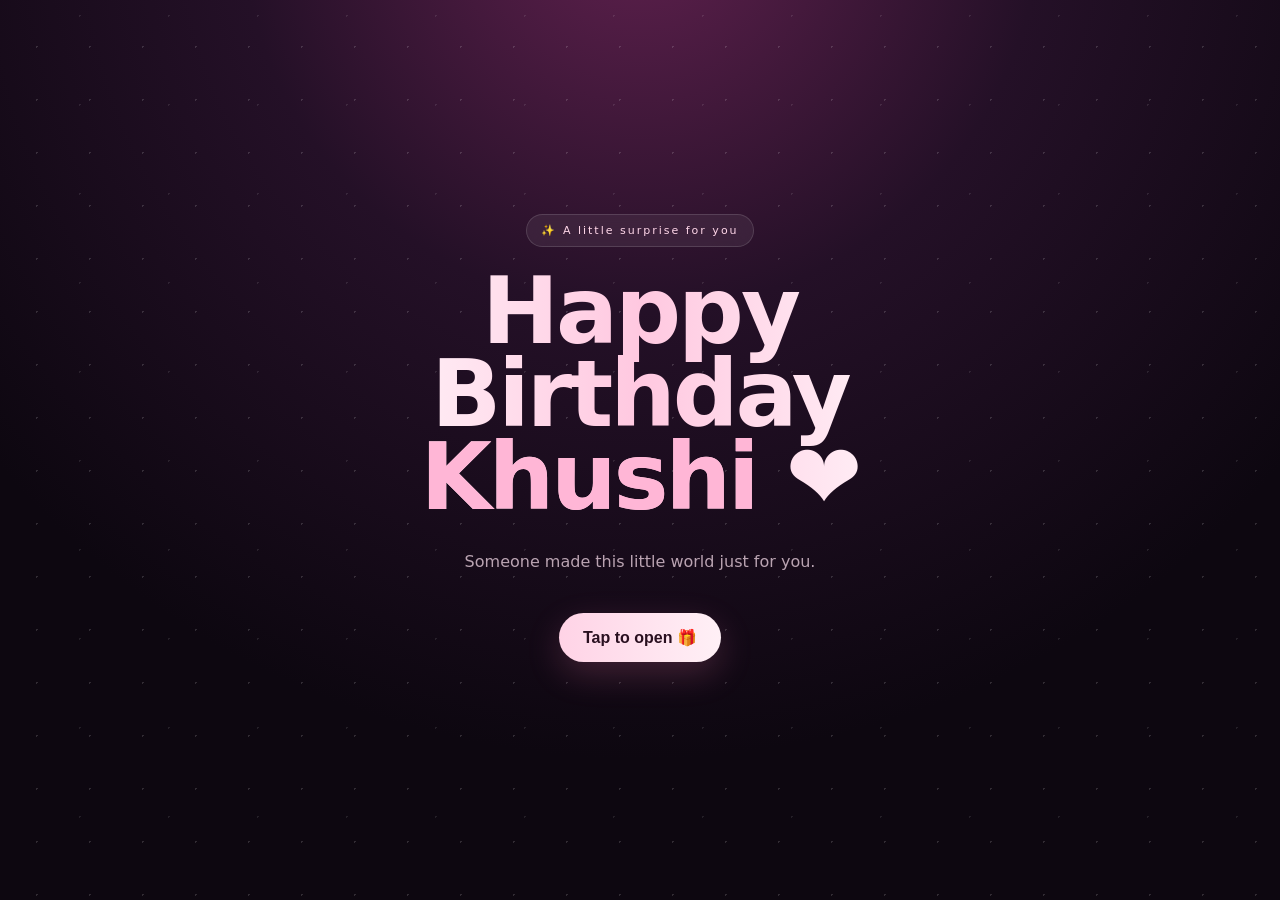
==== index.html @ 2c8d173c "Add files via upload" ====
<!doctype html>
<html lang="en">
<head>
<meta charset="utf-8">
<meta name="viewport" content="width=device-width,initial-scale=1,viewport-fit=cover">
<meta name="theme-color" content="#130817">
<title>Happy Birthday Khushi 🎂</title>
<link rel="stylesheet" href="style.css">
</head>
<body>
<div id="stars"></div>
<div id="confetti"></div>

<main>
  <section class="screen active" id="welcome">
    <div class="pill">✨ A little surprise for you</div>
    <h1>Happy Birthday<br><span>Khushi</span> ❤️</h1>
    <p class="soft">Someone made this little world just for you.</p>
    <button class="primary" id="start">Tap to open 🎁</button>
  </section>

  <section class="screen" id="balloons">
    <div class="step">01 · POP THE BALLOONS</div>
    <h2>Make a wish first 🎈</h2>
    <p class="soft">Tap every balloon.</p>
    <div class="balloon-field" id="balloonField"></div>
    <p class="counter"><span id="popped">0</span> / 8 popped</p>
  </section>

  <section class="screen" id="cake">
    <div class="step">02 · YOUR CAKE</div>
    <h2>A cake made for <span>Khushi</span> 🎂</h2>
    <div class="cake-wrap">
      <div class="flame-row" id="flames">
        <button class="flame">🕯️</button><button class="flame">🕯️</button><button class="flame">🕯️</button>
      </div>
      <div class="cake"><div class="icing">Happy Birthday</div><strong>Khushi</strong><div class="cake-line"></div></div>
      <div class="plate"></div>
    </div>
    <p class="soft">Tap the candles to blow them out ✨</p>
    <button class="primary hidden" id="cakeNext">Open your letter 💌</button>
  </section>

  <section class="screen" id="letter">
    <div class="step">03 · A LETTER FOR YOU</div>
    <div class="letter-card">
      <div class="mini">For Khushi ❤️</div>
      <h2>Dear Khushi,</h2>
      <p>
        Aaj ka din thoda aur special hai, kyunki aaj <b>tumhara birthday</b> hai.
        🌸
      </p>
      <p>
        Tumhari smile mein ek alag hi sukoon hai, aur tumhari presence ordinary
        moments ko bhi beautiful bana deti hai. Bas dil se ye wish hai ki tumhari
        life hamesha happiness, success, pyaar aur bahut saari khoobsurat yaadon
        se bhari rahe. ✨
      </p>
      <p>
        Jo dreams tum dekhti ho, woh ek-ek karke sach hote jaayein. Aur haan…
        <b>aise hi hamesha smile karti rehna.</b> ❤️
      </p>
      <p class="sign">Happy Birthday, Khushi! 🎂<br>With lots of love & good wishes 🫶</p>
    </div>
    <button class="primary" id="memories">One last surprise 📸</button>
  </section>

  <section class="screen" id="memoriesScreen">
    <div class="step">04 · YOUR MEMORIES</div>
    <h2>Two little moments, saved here ❤️</h2>
    <div class="photos">
      <img src="assets/khushi1.jpg" alt="Khushi">
      <img src="assets/khushi2.jpg" alt="Khushi">
    </div>
    <div class="final">
      <div class="big-heart">❤️</div>
      <h2>Keep smiling, Khushi.</h2>
      <p>Today, tomorrow and every day after that. ✨</p>
      <div class="date">27 AUGUST · YOUR DAY</div>
    </div>
    <button class="ghost" id="replay">Play again ↻</button>
  </section>
</main>

<script src="script.js"></script>
</body>
</html>
---- style.css ----
*{box-sizing:border-box}html,body{margin:0;min-height:100%;font-family:system-ui,-apple-system,Segoe UI,sans-serif;background:#100713;color:#fff}body{overflow-x:hidden;background:radial-gradient(circle at 50% -10%,#61214f 0,#241027 34%,#0d0710 72%)}#stars{position:fixed;inset:0;pointer-events:none;background-image:radial-gradient(#fff9 1px,transparent 1px),radial-gradient(#fff6 1px,transparent 1px);background-size:53px 53px,89px 89px;background-position:10px 20px,35px 60px;opacity:.25}main{position:relative;max-width:720px;margin:auto;min-height:100vh}.screen{display:none;min-height:100vh;padding:46px 20px 70px;align-items:center;justify-content:center;flex-direction:column;text-align:center}.screen.active{display:flex;animation:in .55s ease}@keyframes in{from{opacity:0;transform:translateY(18px)}to{opacity:1;transform:none}}.pill,.step{font-size:11px;letter-spacing:2px;color:#ffd7e9;border:1px solid #fff2;border-radius:999px;padding:9px 14px;background:#fff1;backdrop-filter:blur(8px)}h1{font-size:clamp(48px,14vw,92px);line-height:.9;margin:24px 0 14px;letter-spacing:-3px;background:linear-gradient(90deg,#fff,#ffc8e0,#fff);-webkit-background-clip:text;color:transparent}h1 span{color:#ffb6d6}h2{font-size:clamp(28px,7vw,46px);margin:18px 0 8px;line-height:1.05}h2 span{color:#ffb7d7}.soft{color:#e8cfdd;opacity:.78;line-height:1.6}.primary,.ghost{border:0;border-radius:999px;padding:15px 24px;font-size:16px;font-weight:700;cursor:pointer}.primary{margin-top:22px;color:#2a1020;background:linear-gradient(90deg,#ffd3e6,#fff0f6);box-shadow:0 12px 35px #ff80b533}.ghost{margin-top:22px;background:#fff1;color:#ffe7f2;border:1px solid #fff2}.hidden{display:none!important}.balloon-field{position:relative;width:100%;height:55vh;min-height:380px;max-height:560px;margin:10px 0}.balloon{position:absolute;width:66px;height:82px;border-radius:50% 50% 46% 46%;border:0;cursor:pointer;box-shadow:inset -9px -10px 0 #0002,0 10px 28px #0005;transition:.25s}.balloon:after{content:"";position:absolute;width:1px;height:90px;background:#ffffff55;top:72px;left:50%}.balloon:hover{transform:scale(1.08)}.balloon.popped{animation:pop .35s forwards}@keyframes pop{to{transform:scale(1.7);opacity:0}}.counter{color:#ffd7e9}.cake-wrap{margin:25px auto 5px;width:min(90vw,430px)}.flame-row{display:flex;justify-content:center;gap:28px}.flame{border:0;background:none;font-size:40px;cursor:pointer;filter:drop-shadow(0 0 12px #ff9d43);transition:.25s}.flame.off{filter:grayscale(1);opacity:.35;transform:scale(.8)}.cake{margin:5px auto 0;width:290px;height:145px;border-radius:25px 25px 35px 35px;background:linear-gradient(#ffb6d4 0 24%,#8b315f 24% 100%);box-shadow:0 20px 45px #0008;display:flex;flex-direction:column;align-items:center;justify-content:center}.icing{font-size:15px;font-weight:700}.cake strong{font-family:cursive;font-size:34px;margin-top:5px}.cake-line{width:220px;border-top:3px dotted #ffdbe9;margin-top:12px}.plate{height:18px;width:340px;background:#fff4;border-radius:50%;margin:-2px auto}.letter-card{max-width:600px;margin:22px 0 5px;padding:30px 25px;text-align:left;color:#442433;background:linear-gradient(135deg,#fff9f5,#ffe8f0);border-radius:8px 24px 8px 24px;box-shadow:0 22px 70px #0008;transform:rotate(-.5deg)}.letter-card .mini{font-size:12px;text-transform:uppercase;letter-spacing:2px;color:#a75d79}.letter-card h2{font-family:Georgia,serif;color:#5b2940;font-size:34px;margin:16px 0}.letter-card p{font-family:Georgia,serif;font-size:17px;line-height:1.75}.letter-card .sign{text-align:center;font-weight:600;color:#7d3a58}.photos{display:grid;grid-template-columns:1fr 1fr;gap:12px;width:100%;margin:22px 0}.photos img{width:100%;height:360px;object-fit:cover;border-radius:22px;box-shadow:0 15px 40px #0008}.final{margin-top:8px}.big-heart{font-size:55px;animation:pulse 1.5s infinite}@keyframes pulse{50%{transform:scale(1.14)}}.date{font-size:11px;letter-spacing:3px;color:#ffc8dd;margin-top:18px}#confetti{position:fixed;inset:0;pointer-events:none;z-index:20;overflow:hidden}.piece{position:absolute;width:8px;height:14px;top:-30px;animation:fall 4.5s linear forwards}@keyframes fall{to{top:110vh;transform:rotate(720deg)}}@media(max-width:500px){.photos img{height:280px}.cake{width:250px}.plate{width:290px}.letter-card{padding:24px 19px}.letter-card p{font-size:16px}}
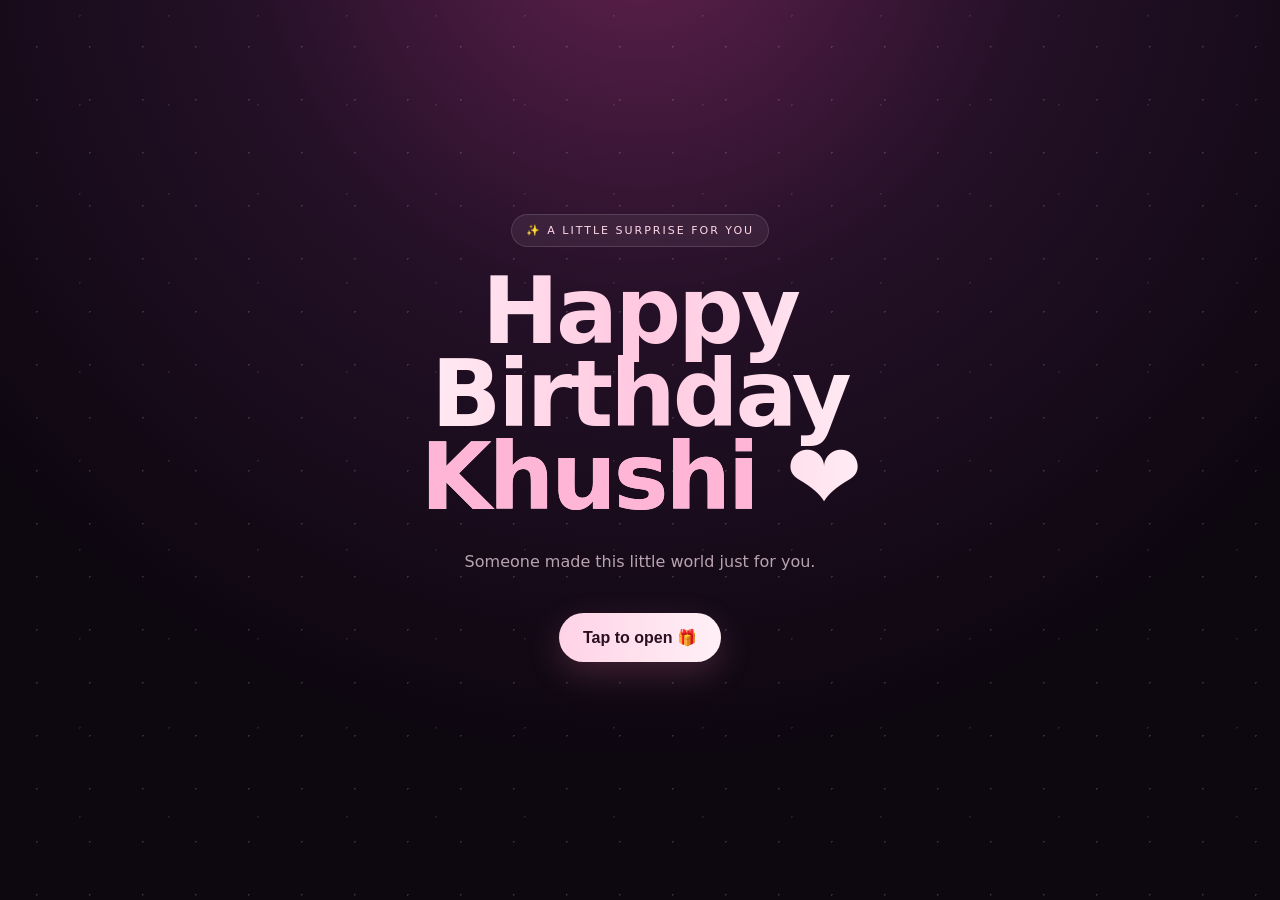
==== commit 0cb2a90c: "Rename Khushi_Birthday_FIXED_index.html to index.html" ====
--- a/index.html
+++ b/index.html
@@ -4,84 +4,84 @@
 <meta charset="utf-8">
 <meta name="viewport" content="width=device-width,initial-scale=1,viewport-fit=cover">
 <meta name="theme-color" content="#130817">
-<title>Happy Birthday Khushi 🎂</title>
-<link rel="stylesheet" href="style.css">
+<title>Happy Birthday Khushi ❤️</title>
+<style>
+*{box-sizing:border-box}html,body{margin:0;min-height:100%;font-family:system-ui,-apple-system,Segoe UI,sans-serif;background:#100713;color:#fff}
+body{overflow-x:hidden;background:radial-gradient(circle at 50% -10%,#61214f 0,#241027 34%,#0d0710 72%)}
+#stars{position:fixed;inset:0;pointer-events:none;background-image:radial-gradient(#fff9 1px,transparent 1px),radial-gradient(#fff6 1px,transparent 1px);background-size:53px 53px,89px 89px;background-position:10px 20px,35px 60px;opacity:.25}
+main{position:relative;max-width:720px;margin:auto;min-height:100vh}
+.screen{display:none;min-height:100vh;padding:46px 20px 70px;align-items:center;justify-content:center;flex-direction:column;text-align:center}
+.screen.active{display:flex;animation:in .55s ease}@keyframes in{from{opacity:0;transform:translateY(18px)}to{opacity:1;transform:none}}
+.pill,.step{font-size:11px;letter-spacing:2px;color:#ffd7e9;border:1px solid #fff2;border-radius:999px;padding:9px 14px;background:#fff1;backdrop-filter:blur(8px)}
+h1{font-size:clamp(48px,14vw,92px);line-height:.9;margin:24px 0 14px;letter-spacing:-3px;background:linear-gradient(90deg,#fff,#ffc8e0,#fff);-webkit-background-clip:text;color:transparent}
+h1 span{color:#ffb6d6}h2{font-size:clamp(28px,7vw,46px);margin:18px 0 8px;line-height:1.05}h2 span{color:#ffb7d7}
+.soft{color:#e8cfdd;opacity:.78;line-height:1.6}.primary,.ghost{border:0;border-radius:999px;padding:15px 24px;font-size:16px;font-weight:700;cursor:pointer}
+.primary{margin-top:22px;color:#2a1020;background:linear-gradient(90deg,#ffd3e6,#fff0f6);box-shadow:0 12px 35px #ff80b533}.ghost{margin-top:22px;background:#fff1;color:#ffe7f2;border:1px solid #fff2}
+.hidden{display:none!important}.balloon-field{position:relative;width:100%;height:55vh;min-height:380px;max-height:560px;margin:10px 0}
+.balloon{position:absolute;width:66px;height:82px;border-radius:50% 50% 46% 46%;border:0;cursor:pointer;box-shadow:inset -9px -10px 0 #0002,0 10px 28px #0005;transition:.25s}
+.balloon:after{content:"";position:absolute;width:1px;height:90px;background:#ffffff55;top:72px;left:50%}.balloon:hover{transform:scale(1.08)}
+.balloon.popped{animation:pop .35s forwards}@keyframes pop{to{transform:scale(1.7);opacity:0}}
+.counter{color:#ffd7e9}.cake-wrap{margin:25px auto 5px;width:min(90vw,430px)}.flame-row{display:flex;justify-content:center;gap:28px}
+.flame{border:0;background:none;font-size:40px;cursor:pointer;filter:drop-shadow(0 0 12px #ff9d43);transition:.25s}.flame.off{filter:grayscale(1);opacity:.35;transform:scale(.8)}
+.cake{margin:5px auto 0;width:290px;height:145px;border-radius:25px 25px 35px 35px;background:linear-gradient(#ffb6d4 0 24%,#8b315f 24% 100%);box-shadow:0 20px 45px #0008;display:flex;flex-direction:column;align-items:center;justify-content:center}
+.icing{font-size:15px;font-weight:700}.cake strong{font-family:cursive;font-size:34px;margin-top:5px}.cake-line{width:220px;border-top:3px dotted #ffdbe9;margin-top:12px}.plate{height:18px;width:340px;background:#fff4;border-radius:50%;margin:-2px auto}
+.letter-card{max-width:600px;margin:22px 0 5px;padding:30px 25px;text-align:left;color:#442433;background:linear-gradient(135deg,#fff9f5,#ffe8f0);border-radius:8px 24px 8px 24px;box-shadow:0 22px 70px #0008;transform:rotate(-.5deg)}
+.letter-card .mini{font-size:12px;text-transform:uppercase;letter-spacing:2px;color:#a75d79}.letter-card h2{font-family:Georgia,serif;color:#5b2940;font-size:34px;margin:16px 0}
+.letter-card p{font-family:Georgia,serif;font-size:17px;line-height:1.75}.letter-card .sign{text-align:center;font-weight:600;color:#7d3a58}
+.photos{display:grid;grid-template-columns:1fr 1fr;gap:12px;width:100%;margin:22px 0}.photos img{width:100%;height:360px;object-fit:cover;border-radius:22px;box-shadow:0 15px 40px #0008}
+.final{margin-top:8px}.big-heart{font-size:55px;animation:pulse 1.5s infinite}@keyframes pulse{50%{transform:scale(1.14)}}.date{font-size:11px;letter-spacing:3px;color:#ffc8dd;margin-top:18px}
+#confetti{position:fixed;inset:0;pointer-events:none;z-index:20;overflow:hidden}.piece{position:absolute;width:8px;height:14px;top:-30px;animation:fall 4.5s linear forwards}@keyframes fall{to{top:110vh;transform:rotate(720deg)}}
+@media(max-width:500px){.photos img{height:280px}.cake{width:250px}.plate{width:290px}.letter-card{padding:24px 19px}.letter-card p{font-size:16px}}
+</style>
 </head>
 <body>
-<div id="stars"></div>
-<div id="confetti"></div>
+<div id="stars"></div><div id="confetti"></div>
+<main>
+<section class="screen active" id="welcome">
+<div class="pill">✨ A LITTLE SURPRISE FOR YOU</div>
+<h1>Happy Birthday<br><span>Khushi</span> ❤️</h1>
+<p class="soft">Someone made this little world just for you.</p>
+<button class="primary" id="start">Tap to open 🎁</button>
+</section>
 
-<main>
-  <section class="screen active" id="welcome">
-    <div class="pill">✨ A little surprise for you</div>
-    <h1>Happy Birthday<br><span>Khushi</span> ❤️</h1>
-    <p class="soft">Someone made this little world just for you.</p>
-    <button class="primary" id="start">Tap to open 🎁</button>
-  </section>
+<section class="screen" id="balloons">
+<div class="step">01 · POP THE BALLOONS</div><h2>Make a wish first 🎈</h2><p class="soft">Tap every balloon.</p>
+<div class="balloon-field" id="balloonField"></div><p class="counter"><span id="popped">0</span> / 8 popped</p>
+</section>
 
-  <section class="screen" id="balloons">
-    <div class="step">01 · POP THE BALLOONS</div>
-    <h2>Make a wish first 🎈</h2>
-    <p class="soft">Tap every balloon.</p>
-    <div class="balloon-field" id="balloonField"></div>
-    <p class="counter"><span id="popped">0</span> / 8 popped</p>
-  </section>
+<section class="screen" id="cake">
+<div class="step">02 · YOUR CAKE</div><h2>A cake made for <span>Khushi</span> 🎂</h2>
+<div class="cake-wrap"><div class="flame-row"><button class="flame">🕯️</button><button class="flame">🕯️</button><button class="flame">🕯️</button></div>
+<div class="cake"><div class="icing">Happy Birthday</div><strong>Khushi</strong><div class="cake-line"></div></div><div class="plate"></div></div>
+<p class="soft">Tap all three candles to blow them out ✨</p><button class="primary hidden" id="cakeNext">Open your letter 💌</button>
+</section>
 
-  <section class="screen" id="cake">
-    <div class="step">02 · YOUR CAKE</div>
-    <h2>A cake made for <span>Khushi</span> 🎂</h2>
-    <div class="cake-wrap">
-      <div class="flame-row" id="flames">
-        <button class="flame">🕯️</button><button class="flame">🕯️</button><button class="flame">🕯️</button>
-      </div>
-      <div class="cake"><div class="icing">Happy Birthday</div><strong>Khushi</strong><div class="cake-line"></div></div>
-      <div class="plate"></div>
-    </div>
-    <p class="soft">Tap the candles to blow them out ✨</p>
-    <button class="primary hidden" id="cakeNext">Open your letter 💌</button>
-  </section>
+<section class="screen" id="letter">
+<div class="step">03 · A LETTER FOR YOU</div>
+<div class="letter-card"><div class="mini">For Khushi ❤️</div><h2>Dear Khushi,</h2>
+<p>Aaj ka din thoda aur special hai, kyunki aaj <b>tumhara birthday</b> hai. 🌸</p>
+<p>Tumhari smile mein ek alag hi sukoon hai, aur tumhari presence ordinary moments ko bhi beautiful bana deti hai. Bas dil se ye wish hai ki tumhari life hamesha happiness, success, pyaar aur bahut saari khoobsurat yaadon se bhari rahe. ✨</p>
+<p>Jo dreams tum dekhti ho, woh ek-ek karke sach hote jaayein. Aur haan… <b>aise hi hamesha smile karti rehna.</b> ❤️</p>
+<p class="sign">Happy Birthday, Khushi! 🎂<br>With lots of love & good wishes 🫶</p></div>
+<button class="primary" id="memories">One last surprise 📸</button>
+</section>
 
-  <section class="screen" id="letter">
-    <div class="step">03 · A LETTER FOR YOU</div>
-    <div class="letter-card">
-      <div class="mini">For Khushi ❤️</div>
-      <h2>Dear Khushi,</h2>
-      <p>
-        Aaj ka din thoda aur special hai, kyunki aaj <b>tumhara birthday</b> hai.
-        🌸
-      </p>
-      <p>
-        Tumhari smile mein ek alag hi sukoon hai, aur tumhari presence ordinary
-        moments ko bhi beautiful bana deti hai. Bas dil se ye wish hai ki tumhari
-        life hamesha happiness, success, pyaar aur bahut saari khoobsurat yaadon
-        se bhari rahe. ✨
-      </p>
-      <p>
-        Jo dreams tum dekhti ho, woh ek-ek karke sach hote jaayein. Aur haan…
-        <b>aise hi hamesha smile karti rehna.</b> ❤️
-      </p>
-      <p class="sign">Happy Birthday, Khushi! 🎂<br>With lots of love & good wishes 🫶</p>
-    </div>
-    <button class="primary" id="memories">One last surprise 📸</button>
-  </section>
-
-  <section class="screen" id="memoriesScreen">
-    <div class="step">04 · YOUR MEMORIES</div>
-    <h2>Two little moments, saved here ❤️</h2>
-    <div class="photos">
-      <img src="assets/khushi1.jpg" alt="Khushi">
-      <img src="assets/khushi2.jpg" alt="Khushi">
-    </div>
-    <div class="final">
-      <div class="big-heart">❤️</div>
-      <h2>Keep smiling, Khushi.</h2>
-      <p>Today, tomorrow and every day after that. ✨</p>
-      <div class="date">27 AUGUST · YOUR DAY</div>
-    </div>
-    <button class="ghost" id="replay">Play again ↻</button>
-  </section>
+<section class="screen" id="memoriesScreen">
+<div class="step">04 · YOUR MEMORIES</div><h2>Two little moments, saved here ❤️</h2>
+<div class="photos"><img src="khushi1.jpg" alt="Khushi"><img src="khushi2.jpg" alt="Khushi"></div>
+<div class="final"><div class="big-heart">❤️</div><h2>Keep smiling, Khushi.</h2><p>Today, tomorrow and every day after that. ✨</p><div class="date">27 AUGUST · YOUR DAY</div></div>
+<button class="ghost" id="replay">Play again ↻</button>
+</section>
 </main>
 
-<script src="script.js"></script>
+<script>
+const S={welcome:welcome,balloons:balloons,cake:cake,letter:letter,memoriesScreen:memoriesScreen};
+function show(n){Object.values(S).forEach(x=>x.classList.remove('active'));S[n].classList.add('active');scrollTo(0,0);if(n==='balloons')setup();}
+function confetti(n=60){const c=document.getElementById('confetti');c.innerHTML='';for(let i=0;i<n;i++){let p=document.createElement('i');p.className='piece';p.style.left=Math.random()*100+'%';p.style.animationDelay=Math.random()*1.5+'s';p.style.background=`hsl(${Math.random()*360},90%,78%)`;c.appendChild(p)}setTimeout(()=>c.innerHTML='',6500)}
+start.onclick=()=>show('balloons');
+function setup(){const f=balloonField;f.innerHTML='';let count=0;const colors=['#ff7eb6','#8fd3ff','#ffd36b','#b99cff','#ff9b8a','#77e5c0','#ffcfed','#a7b7ff'];for(let i=0;i<8;i++){let b=document.createElement('button');b.className='balloon';b.style.background=colors[i];b.style.left=(8+Math.random()*78)+'%';b.style.top=(4+Math.random()*78)+'%';b.onclick=()=>{if(b.classList.contains('popped'))return;b.classList.add('popped');popped.textContent=++count;confetti(8);if(count===8)setTimeout(()=>show('cake'),650)};f.appendChild(b)}}
+document.querySelectorAll('.flame').forEach(x=>x.onclick=()=>{x.classList.toggle('off');if([...document.querySelectorAll('.flame')].every(y=>y.classList.contains('off'))){confetti(90);cakeNext.classList.remove('hidden')}});
+cakeNext.onclick=()=>show('letter');memories.onclick=()=>{show('memoriesScreen');confetti(90)};replay.onclick=()=>show('welcome');
+</script>
 </body>
 </html>
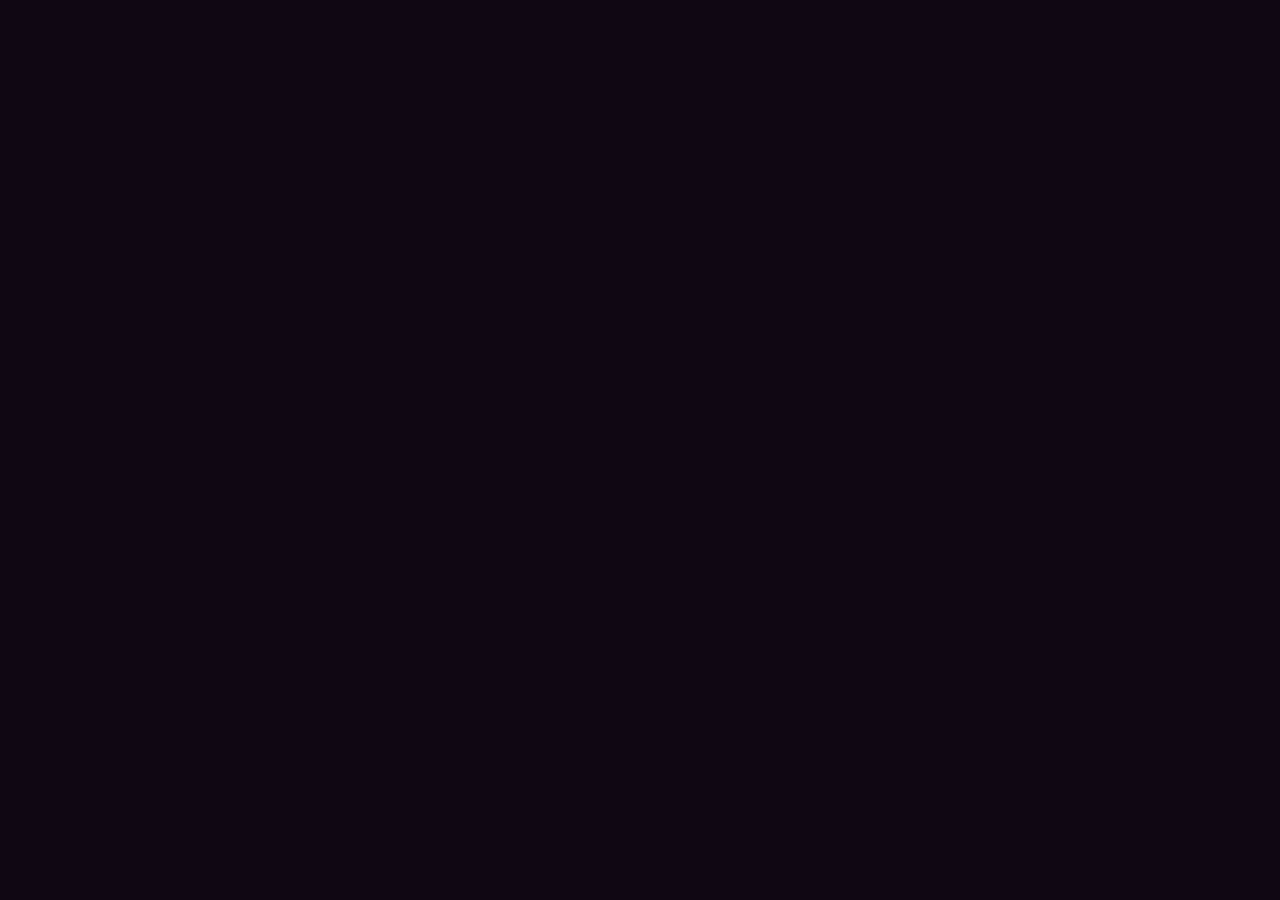
==== commit 34f8dc5d: "Update index.html" ====
--- a/index.html
+++ b/index.html
@@ -1,40 +1,155 @@
-<!doctype html>
+<!DOCTYPE html>
 <html lang="en">
 <head>
-<meta charset="utf-8">
+<meta charset="UTF-8">
 <meta name="viewport" content="width=device-width,initial-scale=1,viewport-fit=cover">
 <meta name="theme-color" content="#130817">
 <title>Happy Birthday Khushi ❤️</title>
+
 <style>
-*{box-sizing:border-box}html,body{margin:0;min-height:100%;font-family:system-ui,-apple-system,Segoe UI,sans-serif;background:#100713;color:#fff}
-body{overflow-x:hidden;background:radial-gradient(circle at 50% -10%,#61214f 0,#241027 34%,#0d0710 72%)}
-#stars{position:fixed;inset:0;pointer-events:none;background-image:radial-gradient(#fff9 1px,transparent 1px),radial-gradient(#fff6 1px,transparent 1px);background-size:53px 53px,89px 89px;background-position:10px 20px,35px 60px;opacity:.25}
-main{position:relative;max-width:720px;margin:auto;min-height:100vh}
-.screen{display:none;min-height:100vh;padding:46px 20px 70px;align-items:center;justify-content:center;flex-direction:column;text-align:center}
-.screen.active{display:flex;animation:in .55s ease}@keyframes in{from{opacity:0;transform:translateY(18px)}to{opacity:1;transform:none}}
-.pill,.step{font-size:11px;letter-spacing:2px;color:#ffd7e9;border:1px solid #fff2;border-radius:999px;padding:9px 14px;background:#fff1;backdrop-filter:blur(8px)}
-h1{font-size:clamp(48px,14vw,92px);line-height:.9;margin:24px 0 14px;letter-spacing:-3px;background:linear-gradient(90deg,#fff,#ffc8e0,#fff);-webkit-background-clip:text;color:transparent}
-h1 span{color:#ffb6d6}h2{font-size:clamp(28px,7vw,46px);margin:18px 0 8px;line-height:1.05}h2 span{color:#ffb7d7}
-.soft{color:#e8cfdd;opacity:.78;line-height:1.6}.primary,.ghost{border:0;border-radius:999px;padding:15px 24px;font-size:16px;font-weight:700;cursor:pointer}
-.primary{margin-top:22px;color:#2a1020;background:linear-gradient(90deg,#ffd3e6,#fff0f6);box-shadow:0 12px 35px #ff80b533}.ghost{margin-top:22px;background:#fff1;color:#ffe7f2;border:1px solid #fff2}
-.hidden{display:none!important}.balloon-field{position:relative;width:100%;height:55vh;min-height:380px;max-height:560px;margin:10px 0}
-.balloon{position:absolute;width:66px;height:82px;border-radius:50% 50% 46% 46%;border:0;cursor:pointer;box-shadow:inset -9px -10px 0 #0002,0 10px 28px #0005;transition:.25s}
-.balloon:after{content:"";position:absolute;width:1px;height:90px;background:#ffffff55;top:72px;left:50%}.balloon:hover{transform:scale(1.08)}
-.balloon.popped{animation:pop .35s forwards}@keyframes pop{to{transform:scale(1.7);opacity:0}}
-.counter{color:#ffd7e9}.cake-wrap{margin:25px auto 5px;width:min(90vw,430px)}.flame-row{display:flex;justify-content:center;gap:28px}
-.flame{border:0;background:none;font-size:40px;cursor:pointer;filter:drop-shadow(0 0 12px #ff9d43);transition:.25s}.flame.off{filter:grayscale(1);opacity:.35;transform:scale(.8)}
-.cake{margin:5px auto 0;width:290px;height:145px;border-radius:25px 25px 35px 35px;background:linear-gradient(#ffb6d4 0 24%,#8b315f 24% 100%);box-shadow:0 20px 45px #0008;display:flex;flex-direction:column;align-items:center;justify-content:center}
-.icing{font-size:15px;font-weight:700}.cake strong{font-family:cursive;font-size:34px;margin-top:5px}.cake-line{width:220px;border-top:3px dotted #ffdbe9;margin-top:12px}.plate{height:18px;width:340px;background:#fff4;border-radius:50%;margin:-2px auto}
-.letter-card{max-width:600px;margin:22px 0 5px;padding:30px 25px;text-align:left;color:#442433;background:linear-gradient(135deg,#fff9f5,#ffe8f0);border-radius:8px 24px 8px 24px;box-shadow:0 22px 70px #0008;transform:rotate(-.5deg)}
-.letter-card .mini{font-size:12px;text-transform:uppercase;letter-spacing:2px;color:#a75d79}.letter-card h2{font-family:Georgia,serif;color:#5b2940;font-size:34px;margin:16px 0}
-.letter-card p{font-family:Georgia,serif;font-size:17px;line-height:1.75}.letter-card .sign{text-align:center;font-weight:600;color:#7d3a58}
-.photos{display:grid;grid-template-columns:1fr 1fr;gap:12px;width:100%;margin:22px 0}.photos img{width:100%;height:360px;object-fit:cover;border-radius:22px;box-shadow:0 15px 40px #0008}
-.final{margin-top:8px}.big-heart{font-size:55px;animation:pulse 1.5s infinite}@keyframes pulse{50%{transform:scale(1.14)}}.date{font-size:11px;letter-spacing:3px;color:#ffc8dd;margin-top:18px}
-#confetti{position:fixed;inset:0;pointer-events:none;z-index:20;overflow:hidden}.piece{position:absolute;width:8px;height:14px;top:-30px;animation:fall 4.5s linear forwards}@keyframes fall{to{top:110vh;transform:rotate(720deg)}}
-@media(max-width:500px){.photos img{height:280px}.cake{width:250px}.plate{width:290px}.letter-card{padding:24px 19px}.letter-card p{font-size:16px}}
-</style>
-</head>
-<body>
+*{box-sizing:border-box}
+
+html,body{
+margin:0;
+min-height:100%;
+font-family:system-ui,-apple-system,Segoe UI,sans-serif;
+background:#100713;
+color:white
+}
+
+body{
+overflow-x:hidden;
+background:radial-gradient(circle at 50% -10%,#61214f 0,#241027 34%,#0d0710 72%)
+}
+
+#stars{
+position:fixed;
+inset:0;
+pointer-events:none;
+background-image:
+radial-gradient(#fff9 1px,transparent 1px),
+radial-gradient(#fff6 1px,transparent 1px);
+background-size:53px 53px,89px 89px;
+background-position:10px 20px,35px 60px;
+opacity:.25
+}
+
+main{
+position:relative;
+max-width:720px;
+margin:auto;
+min-height:100vh
+}
+
+.screen{
+display:none;
+min-height:100vh;
+padding:46px 20px 70px;
+align-items:center;
+justify-content:center;
+flex-direction:column;
+text-align:center
+}
+
+.screen.active{
+display:flex;
+animation:in .55s ease
+}
+
+@keyframes in{
+from{opacity:0;transform:translateY(18px)}
+to{opacity:1;transform:none}
+}
+
+.pill,.step{
+font-size:11px;
+letter-spacing:2px;
+color:#ffd7e9;
+border:1px solid #fff2;
+border-radius:999px;
+padding:9px 14px;
+background:#fff1;
+backdrop-filter:blur(8px)
+}
+
+h1{
+font-size:clamp(48px,14vw,92px);
+line-height:.9;
+margin:24px 0 14px;
+letter-spacing:-3px;
+background:linear-gradient(90deg,#fff,#ffc8e0,#fff);
+-webkit-background-clip:text;
+color:transparent
+}
+
+h1 span{color:#ffb6d6}
+
+h2{
+font-size:clamp(28px,7vw,46px);
+margin:18px 0 8px;
+line-height:1.05
+}
+
+h2 span{color:#ffb7d7}
+
+.soft{
+color:#e8cfdd;
+opacity:.78;
+line-height:1.6
+}
+
+.primary,.ghost{
+border:0;
+border-radius:999px;
+padding:15px 24px;
+font-size:16px;
+font-weight:700;
+cursor:pointer;
+touch-action:manipulation
+}
+
+.primary{
+margin-top:22px;
+color:#2a1020;
+background:linear-gradient(90deg,#ffd3e6,#fff0f6);
+box-shadow:0 12px 35px #ff80b533
+}
+
+.ghost{
+margin-top:22px;
+background:#fff1;
+color:#ffe7f2;
+border:1px solid #fff2
+}
+
+.hidden{display:none!important}
+
+/* BALLOONS */
+
+.balloon-field{
+position:relative;
+width:100%;
+height:55vh;
+min-height:380px;
+max-height:560px;
+margin:10px 0
+}
+
+.balloon{
+position:absolute;
+width:66px;
+height:82px;
+padding:0;
+border:0;
+border-radius:50% 50% 46% 46%;
+cursor:pointer;
+touch-action:manipulation;
+-webkit-tap-highlight-color:transparent;
+user-select:none;
+z-index:5;
+box-shadow:
+inset -9px -10px 0 #0002,
+0 10px 28px #0005;<body>
 <div id="stars"></div><div id="confetti"></div>
 <main>
 <section class="screen active" id="welcome">
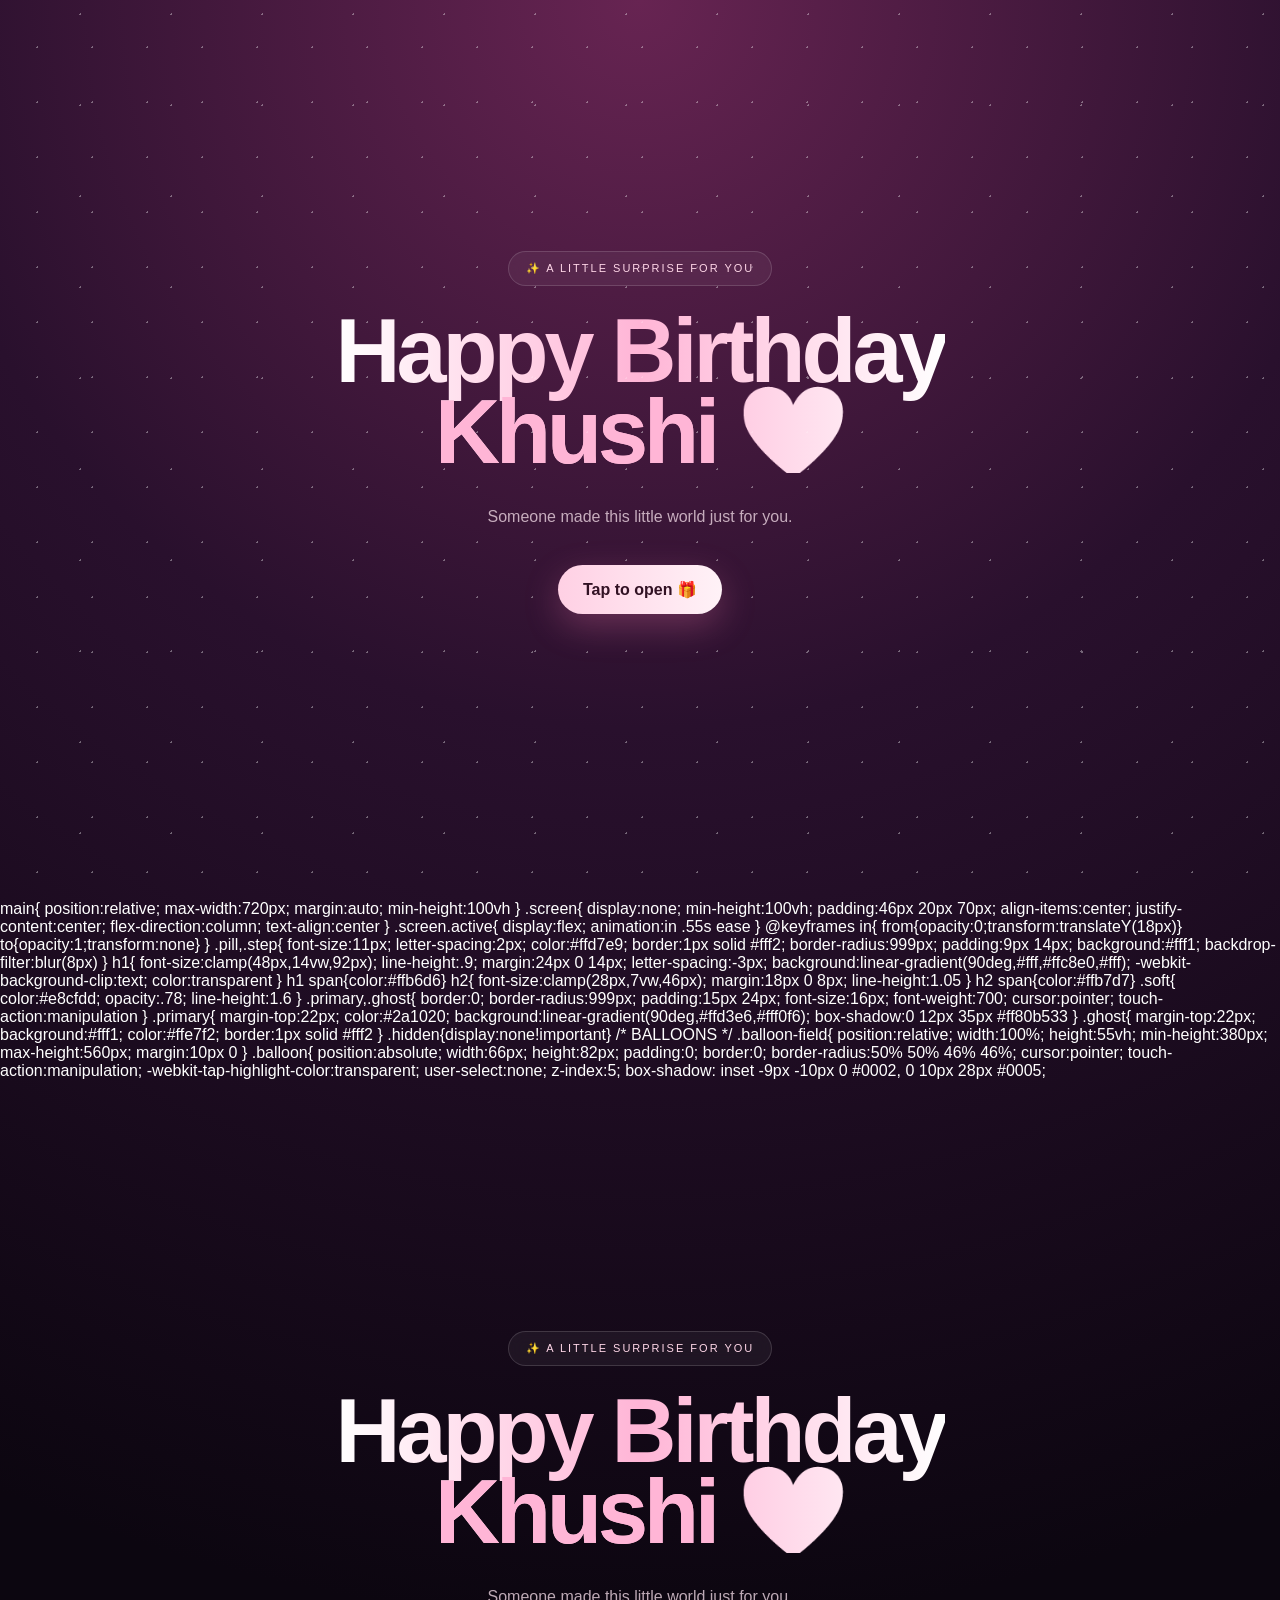
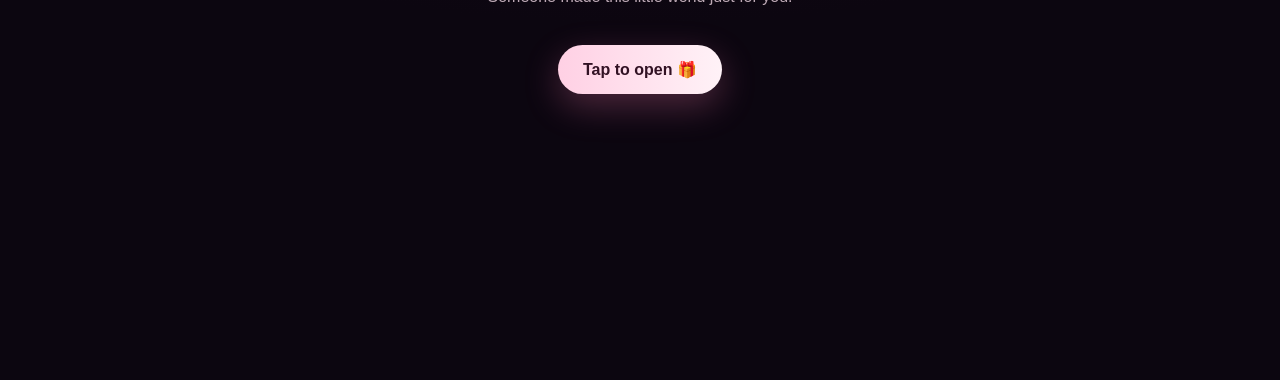
==== commit b1acbb8c: "Update index.html" ====
--- a/index.html
+++ b/index.html
@@ -2,24 +2,32 @@
 <html lang="en">
 <head>
 <meta charset="UTF-8">
-<meta name="viewport" content="width=device-width,initial-scale=1,viewport-fit=cover">
-<meta name="theme-color" content="#130817">
-<title>Happy Birthday Khushi ❤️</title>
+<meta name="viewport" content="width=device-width,initial-scale=1.0,maximum-scale=1.0,user-scalable=no">
+<meta name="theme-color" content="#160817">
+<title>Happy Birthday  Babu  ❣️</title>
 
 <style>
-*{box-sizing:border-box}
+*{
+box-sizing:border-box;
+-webkit-tap-highlight-color:transparent;
+}
 
 html,body{
 margin:0;
+padding:0;
+width:100%;
 min-height:100%;
-font-family:system-ui,-apple-system,Segoe UI,sans-serif;
-background:#100713;
-color:white
 }
 
 body{
+font-family:-apple-system,BlinkMacSystemFont,"Segoe UI",sans-serif;
+color:#fff;
 overflow-x:hidden;
-background:radial-gradient(circle at 50% -10%,#61214f 0,#241027 34%,#0d0710 72%)
+background:radial-gradient(circle at 50% 0%,#672452 0%,#29102d 35%,#0c0610 78%);
+}
+
+button{
+font-family:inherit;
 }
 
 #stars{
@@ -27,14 +35,1016 @@
 inset:0;
 pointer-events:none;
 background-image:
-radial-gradient(#fff9 1px,transparent 1px),
-radial-gradient(#fff6 1px,transparent 1px);
-background-size:53px 53px,89px 89px;
+radial-gradient(#fff 1px,transparent 1px),
+radial-gradient(#fff 1px,transparent 1px);
+background-size:55px 55px,91px 91px;
 background-position:10px 20px,35px 60px;
-opacity:.25
+opacity:.2;
 }
 
 main{
+width:100%;
+max-width:720px;
+margin:auto;
+position:relative;
+}
+
+.screen{
+display:none;
+min-height:100vh;
+padding:45px 18px 80px;
+align-items:center;
+justify-content:center;
+flex-direction:column;
+text-align:center;
+position:relative;
+}
+
+.screen.active{
+display:flex;
+animation:screenIn .55s ease;
+}
+
+@keyframes screenIn{
+from{opacity:0;transform:translateY(20px)}
+to{opacity:1;transform:translateY(0)}
+}
+
+.pill,.step{
+display:inline-block;
+padding:10px 17px;
+border-radius:999px;
+border:1px solid #ffffff25;
+background:#ffffff0d;
+color:#ffd7e8;
+font-size:11px;
+letter-spacing:2px;
+backdrop-filter:blur(8px);
+}
+
+h1{
+margin:25px 0 15px;
+font-size:clamp(50px,14vw,90px);
+line-height:.9;
+letter-spacing:-4px;
+background:linear-gradient(90deg,#fff,#ffb5d6,#fff);
+-webkit-background-clip:text;
+color:transparent;
+}
+
+h1 span{
+color:#ffb5d6;
+}
+
+h2{
+margin:20px 0 8px;
+font-size:clamp(28px,8vw,48px);
+line-height:1.05;
+}
+
+h2 span{
+color:#ffb6d7;
+}
+
+.soft{
+color:#ead3df;
+opacity:.8;
+line-height:1.6;
+font-size:16px;
+}
+
+.primary,.ghost,.pop-next{
+border:0;
+border-radius:999px;
+padding:15px 25px;
+font-size:16px;
+font-weight:700;
+cursor:pointer;
+touch-action:manipulation;
+user-select:none;
+}
+
+.primary{
+margin-top:20px;
+color:#321224;
+background:linear-gradient(90deg,#ffd0e4,#fff2f7);
+box-shadow:0 12px 35px #ff7eb544;
+}
+
+.ghost{
+margin-top:25px;
+color:#ffe8f2;
+background:#ffffff10;
+border:1px solid #ffffff25;
+}
+
+.hidden{
+display:none!important;
+}
+
+/* BALLOONS */
+
+.balloon-field{
+width:100%;
+height:55vh;
+min-height:410px;
+max-height:560px;
+margin-top:10px;
+position:relative;
+overflow:visible;
+touch-action:manipulation;
+}
+
+.balloon{
+position:absolute;
+width:75px;
+height:92px;
+padding:0;
+margin:0;
+border:0;
+background:transparent;
+display:flex;
+align-items:center;
+justify-content:center;
+font-size:62px;
+line-height:1;
+cursor:pointer;
+z-index:100;
+pointer-events:auto;
+touch-action:manipulation;
+user-select:none;
+-webkit-user-select:none;
+transition:transform .25s ease,opacity .25s ease;
+}
+
+.balloon:focus{
+outline:none;
+}
+
+.balloon:active{
+transform:scale(.9);
+}
+
+.balloon.popped{
+pointer-events:none;
+animation:balloonPop .4s ease forwards;
+}
+
+@keyframes balloonPop{
+0%{transform:scale(1);opacity:1}
+50%{transform:scale(1.55);opacity:.7}
+100%{transform:scale(2);opacity:0}
+}
+
+.counter{
+color:#ffd3e6;
+font-size:18px;
+margin:5px 0;
+}
+
+.pop-next{
+margin-top:10px;
+color:#351326;
+background:linear-gradient(90deg,#ffd0e5,#fff);
+box-shadow:0 8px 25px #ff9ac533;
+position:relative;
+z-index:200;
+}
+
+.pop-next:active{
+transform:scale(.96);
+}
+
+/* CAKE */
+
+.cake-wrap{
+width:min(92vw,430px);
+margin:25px auto 5px;
+}
+
+.flame-row{
+display:flex;
+justify-content:center;
+gap:25px;
+}
+
+.flame{
+border:0;
+background:transparent;
+font-size:42px;
+padding:5px;
+cursor:pointer;
+touch-action:manipulation;
+transition:.3s;
+}
+
+.flame.off{
+opacity:.25;
+filter:grayscale(1);
+transform:scale(.75);
+}
+
+.cake{
+width:290px;
+height:145px;
+margin:auto;
+border-radius:25px 25px 35px 35px;
+background:linear-gradient(#ffb5d4 0 25%,#89345e 25% 100%);
+box-shadow:0 20px 45px #0009;
+display:flex;
+flex-direction:column;
+align-items:center;
+justify-content:center;
+}
+
+.icing{
+font-size:15px;
+font-weight:700;
+}
+
+.cake strong{
+margin-top:5px;
+font-family:cursive;
+font-size:34px;
+}
+
+.cake-line{
+width:220px;
+border-top:3px dotted #ffd9e8;
+margin-top:12px;
+}
+
+.plate{
+width:340px;
+height:18px;
+margin:-2px auto;
+border-radius:50%;
+background:#ffffff25;
+}
+
+/* LETTER */
+
+.letter-card{
+width:100%;
+max-width:600px;
+margin-top:22px;
+padding:28px 23px;
+text-align:left;
+color:#432332;
+background:linear-gradient(135deg,#fffaf7,#ffe8f0);
+border-radius:8px 25px 8px 25px;
+box-shadow:0 22px 70px #0009;
+transform:rotate(-.4deg);
+}
+
+.letter-mini{
+font-size:12px;
+letter-spacing:2px;
+color:#a85d78;
+text-transform:uppercase;
+}
+
+.letter-card h2{
+font-family:Georgia,serif;
+color:#5b2940;
+font-size:34px;
+margin:15px 0;
+}
+
+.letter-card p{
+font-family:Georgia,serif;
+font-size:17px;
+line-height:1.75;
+}
+
+.sign{
+text-align:center;
+color:#7d3b58;
+font-weight:600;
+}
+
+/* PHOTOS */
+
+.photos{
+width:100%;
+display:grid;
+grid-template-columns:1fr 1fr;
+gap:12px;
+margin-top:22px;
+}
+
+.photos img{
+width:100%;
+height:360px;
+object-fit:cover;
+border-radius:22px;
+box-shadow:0 15px 40px #0009;
+}
+
+.big-heart{
+margin-top:20px;
+font-size:58px;
+animation:heartPulse 1.5s infinite;
+}
+
+@keyframes heartPulse{
+50%{transform:scale(1.15)}
+}
+
+.date{
+margin-top:18px;
+color:#ffc8dd;
+font-size:11px;
+letter-spacing:3px;
+}
+
+/* CONFETTI */
+
+#confetti{
+position:fixed;
+inset:0;
+pointer-events:none;
+overflow:hidden;
+z-index:9999;
+}
+
+.piece{
+position:absolute;
+width:8px;
+height:14px;
+top:-30px;
+animation:confettiFall 4.5s linear forwards;
+}
+
+@keyframes confettiFall{
+to{
+top:110vh;
+transform:rotate(720deg);
+}
+}
+
+@media(max-width:500px){
+
+.screen{
+padding-left:15px;
+padding-right:15px;
+}
+
+.balloon-field{
+height:55vh;
+min-height:400px;
+}
+
+.balloon{
+width:70px;
+height:85px;
+font-size:58px;
+}
+
+.cake{
+width:250px;
+}
+
+.plate{
+width:290px;
+}
+
+.photos img{
+height:280px;
+}
+
+.letter-card{
+padding:23px 18px;
+}
+
+.letter-card p{
+font-size:16px;
+}
+
+}
+</style>
+</head>
+
+<body>
+
+<div id="stars"></div>
+<div id="confetti"></div>
+
+<main>
+
+<!-- WELCOME -->
+
+<section id="welcome" class="screen active">
+
+<div class="pill">
+✨ A LITTLE SURPRISE FOR YOU
+</div>
+
+<h1>
+Happy Birthday<br>
+<span>Khushi</span> ❤️
+</h1>
+
+<p class="soft">
+Someone made this little world just for you.
+</p>
+
+<button class="primary" id="start">
+Tap to open 🎁
+</button>
+
+</section>
+
+
+<!-- BALLOONS -->
+
+<section id="balloons" class="screen">
+
+<div class="step">
+01 · POP THE BALLOONS
+</div>
+
+<h2>
+Make a wish first 🎈
+</h2>
+
+<p class="soft">
+Tap every balloon.
+</p>
+
+<div id="balloonField" class="balloon-field"></div>
+
+<p class="counter">
+<span id="popped">0</span> / 8 popped
+</p>
+
+<button id="popNext" class="pop-next">
+🎈 POP NEXT BALLOON
+</button>
+
+</section>
+
+
+<!-- CAKE -->
+
+<section id="cake" class="screen">
+
+<div class="step">
+02 · YOUR CAKE
+</div>
+
+<h2>
+A cake made for <span>Khushi Babu</span> 🎂
+</h2>
+
+<div class="cake-wrap">
+
+<div class="flame-row">
+
+<button class="flame">🕯️</button>
+<button class="flame">🕯️</button>
+<button class="flame">🕯️</button>
+
+</div>
+
+<div class="cake">
+
+<div class="icing">
+Happy Birthday Babu
+</div>
+
+<strong>
+Khushi Babu
+</strong>
+
+<div class="cake-line"></div>
+
+</div>
+
+<div class="plate"></div>
+
+</div>
+
+<p class="soft">
+Tap all three candles to blow them out ✨
+</p>
+
+<button id="cakeNext" class="primary hidden">
+Open your letter 💌
+</button>
+
+</section>
+
+
+<!-- LETTER -->
+
+<section id="letter" class="screen">
+
+<div class="step">
+03 · A LETTER FOR YOU
+</div>
+
+<div class="letter-card">
+
+<div class="letter-mini">
+For Khushi ❤️
+</div>
+
+<h2>
+Dear Khushi,
+</h2>
+
+<p>
+Aaj ka din thoda aur special hai,
+kyunki aaj <b>tumhara birthday</b> hai. 🌸
+</p>
+
+<p>
+Tumhari smile mein ek alag hi sukoon hai,
+aur tumhari presence ordinary moments ko bhi
+beautiful bana deti hai.
+Bas dil se ye wish hai ki tumhari life hamesha
+happiness, success, pyaar aur bahut saari
+khoobsurat yaadon se bhari rahe. ✨
+</p>
+
+<p>
+Jo dreams tum dekhti ho,
+woh ek-ek karke sach hote jaayein.
+Aur haan...
+<b>aise hi hamesha smile karti rehna.
+bs aap se ak request hai mere gusee ya muje kabhi galat mat samjana bhale kuch ho jaaye life me
+mai hamesa tumhara rahu ga bhale he kisi se baat kru ya nhi.</b> ❤️
+</p>
+
+<p class="sign">
+Happy Birthday, Khushi babu ! 🎂<br>
+With lots of love & good wishes 🫶
+</p>
+
+</div>
+
+<button id="memories" class="primary">
+One last surprise 📸
+</button>
+
+</section>
+
+
+<!-- PHOTOS -->
+
+<section id="memoriesScreen" class="screen">
+
+<div class="step">
+04 · YOUR MEMORIES
+</div>
+
+<h2>
+Two little moments, saved here ❤️
+</h2>
+
+<div class="photos">
+
+<img src="khushi1.jpg" alt="Khushi">
+
+<img src="khushi2.jpg" alt="Khushi">
+
+</div>
+
+<div class="final">
+
+<div class="big-heart">
+❤️
+</div>
+
+<h2>
+Keep smiling, Khushi.
+</h2>
+
+<p class="soft">
+Today, tomorrow and every day after that. ✨
+</p>
+
+<div class="date">
+27 AUGUST · YOUR DAY
+</div>
+
+</div>
+
+<button id="replay" class="ghost">
+Play again ↻
+</button>
+
+</section>
+
+</main>
+
+
+<script>
+
+/* ================================
+SCREEN SYSTEM
+================================ */
+
+const screens = {
+
+welcome:
+document.getElementById("welcome"),
+
+balloons:
+document.getElementById("balloons"),
+
+cake:
+document.getElementById("cake"),
+
+letter:
+document.getElementById("letter"),
+
+memories:
+document.getElementById("memoriesScreen")
+
+};
+
+
+function showScreen(screen){
+
+Object.values(screens).forEach(function(item){
+
+item.classList.remove("active");
+
+});
+
+screen.classList.add("active");
+
+window.scrollTo({
+top:0,
+behavior:"smooth"
+});
+
+}
+
+
+/* ================================
+WELCOME BUTTON
+================================ */
+
+document
+.getElementById("start")
+.addEventListener("click",function(){
+
+showScreen(screens.balloons);
+
+setupBalloons();
+
+});
+
+
+/* ================================
+BALLOON SYSTEM
+================================ */
+
+let poppedCount = 0;
+
+let balloons = [];
+
+
+/* SAFE POSITIONS */
+
+const positions = [
+
+[5,4],
+[39,2],
+[73,5],
+[12,29],
+[51,27],
+[78,38],
+[25,58],
+[62,65]
+
+];
+
+
+function setupBalloons(){
+
+const field =
+document.getElementById("balloonField");
+
+field.innerHTML="";
+
+poppedCount=0;
+
+balloons=[];
+
+document
+.getElementById("popped")
+.textContent="0";
+
+
+for(let i=0;i<8;i++){
+
+const balloon =
+document.createElement("button");
+
+balloon.type="button";
+
+balloon.className="balloon";
+
+balloon.innerHTML="🎈";
+
+balloon.style.left =
+positions[i][0]+"%";
+
+balloon.style.top =
+positions[i][1]+"%";
+
+
+/* MOBILE TOUCH */
+
+balloon.addEventListener(
+"touchend",
+function(e){
+
+e.preventDefault();
+
+e.stopPropagation();
+
+popBalloon(balloon);
+
+},
+{passive:false}
+);
+
+
+/* NORMAL CLICK */
+
+balloon.addEventListener(
+"click",
+function(e){
+
+e.preventDefault();
+
+e.stopPropagation();
+
+popBalloon(balloon);
+
+}
+);
+
+
+field.appendChild(balloon);
+
+balloons.push(balloon);
+
+}
+
+}
+
+
+/* ================================
+POP BALLOON
+================================ */
+
+function popBalloon(balloon){
+
+if(!balloon){
+return;
+}
+
+if(
+balloon.classList.contains("popped")
+){
+return;
+}
+
+balloon.classList.add("popped");
+
+balloon.disabled=true;
+
+poppedCount++;
+
+document
+.getElementById("popped")
+.textContent=poppedCount;
+
+miniConfetti();
+
+
+if(poppedCount>=8){
+
+setTimeout(function(){
+
+showScreen(screens.cake);
+
+},650);
+
+}
+
+}
+
+
+/* ================================
+BACKUP POP BUTTON
+================================ */
+
+document
+.getElementById("popNext")
+.addEventListener(
+"click",
+function(){
+
+const next =
+balloons.find(function(balloon){
+
+return !balloon.classList.contains("popped");
+
+});
+
+
+if(next){
+
+popBalloon(next);
+
+}
+
+}
+);
+
+
+/* ================================
+CONFETTI
+================================ */
+
+function miniConfetti(){
+
+const box =
+document.getElementById("confetti");
+
+
+for(let i=0;i<10;i++){
+
+const piece =
+document.createElement("i");
+
+piece.className="piece";
+
+piece.style.left =
+Math.random()*100+"%";
+
+piece.style.background =
+"hsl("+
+Math.random()*360+
+",90%,78%)";
+
+piece.style.animationDelay =
+Math.random()*.5+"s";
+
+box.appendChild(piece);
+
+
+setTimeout(function(){
+
+piece.remove();
+
+},5000);
+
+}
+
+}
+
+
+function bigConfetti(){
+
+const box =
+document.getElementById("confetti");
+
+
+for(let i=0;i<90;i++){
+
+const piece =
+document.createElement("i");
+
+piece.className="piece";
+
+piece.style.left =
+Math.random()*100+"%";
+
+piece.style.background =
+"hsl("+
+Math.random()*360+
+",90%,78%)";
+
+piece.style.animationDelay =
+Math.random()*1.5+"s";
+
+box.appendChild(piece);
+
+
+setTimeout(function(){
+
+piece.remove();
+
+},6000);
+
+}
+
+}
+
+
+/* ================================
+CANDLES
+================================ */
+
+const flames =
+document.querySelectorAll(".flame");
+
+
+flames.forEach(function(flame){
+
+flame.addEventListener(
+"click",
+function(){
+
+flame.classList.toggle("off");
+
+
+const allOff =
+Array.from(flames).every(
+function(item){
+
+return item.classList.contains("off");
+
+});
+
+
+if(allOff){
+
+bigConfetti();
+
+document
+.getElementById("cakeNext")
+.classList.remove("hidden");
+
+}
+
+}
+);
+
+});
+
+
+/* ================================
+CAKE → LETTER
+================================ */
+
+document
+.getElementById("cakeNext")
+.addEventListener(
+"click",
+function(){
+
+showScreen(screens.letter);
+
+}
+);
+
+
+/* ================================
+LETTER → PHOTOS
+================================ */
+
+document
+.getElementById("memories")
+.addEventListener(
+"click",
+function(){
+
+showScreen(screens.memories);
+
+bigConfetti();
+
+}
+);
+
+
+/* ================================
+REPLAY
+================================ */
+
+document
+.getElementById("replay")
+.addEventListener(
+"click",
+function(){
+
+showScreen(screens.welcome);
+
+}
+);
+
+</script>
+
+</body>
+  </html>main{
 position:relative;
 max-width:720px;
 margin:auto;
@@ -165,19 +1175,19 @@
 </section>
 
 <section class="screen" id="cake">
-<div class="step">02 · YOUR CAKE</div><h2>A cake made for <span>Khushi</span> 🎂</h2>
+<div class="step">02 · YOUR CAKE</div><h2>A cake made for <span>Khushi babu</span> 🎂</h2>
 <div class="cake-wrap"><div class="flame-row"><button class="flame">🕯️</button><button class="flame">🕯️</button><button class="flame">🕯️</button></div>
-<div class="cake"><div class="icing">Happy Birthday</div><strong>Khushi</strong><div class="cake-line"></div></div><div class="plate"></div></div>
+<div class="cake"><div class="icing">Happy Birthday</div><strong>babu</strong><div class="cake-line"></div></div><div class="plate"></div></div>
 <p class="soft">Tap all three candles to blow them out ✨</p><button class="primary hidden" id="cakeNext">Open your letter 💌</button>
 </section>
 
 <section class="screen" id="letter">
 <div class="step">03 · A LETTER FOR YOU</div>
-<div class="letter-card"><div class="mini">For Khushi ❤️</div><h2>Dear Khushi,</h2>
+<div class="letter-card"><div class="mini">For Khushi babu❤️</div><h2>Dear Khushi,</h2>
 <p>Aaj ka din thoda aur special hai, kyunki aaj <b>tumhara birthday</b> hai. 🌸</p>
 <p>Tumhari smile mein ek alag hi sukoon hai, aur tumhari presence ordinary moments ko bhi beautiful bana deti hai. Bas dil se ye wish hai ki tumhari life hamesha happiness, success, pyaar aur bahut saari khoobsurat yaadon se bhari rahe. ✨</p>
 <p>Jo dreams tum dekhti ho, woh ek-ek karke sach hote jaayein. Aur haan… <b>aise hi hamesha smile karti rehna.</b> ❤️</p>
-<p class="sign">Happy Birthday, Khushi! 🎂<br>With lots of love & good wishes 🫶</p></div>
+<p class="sign">Happy Birthday, Khushi babu! 🎂<br>With lots of love & good wishes 🫶</p></div>
 <button class="primary" id="memories">One last surprise 📸</button>
 </section>
 
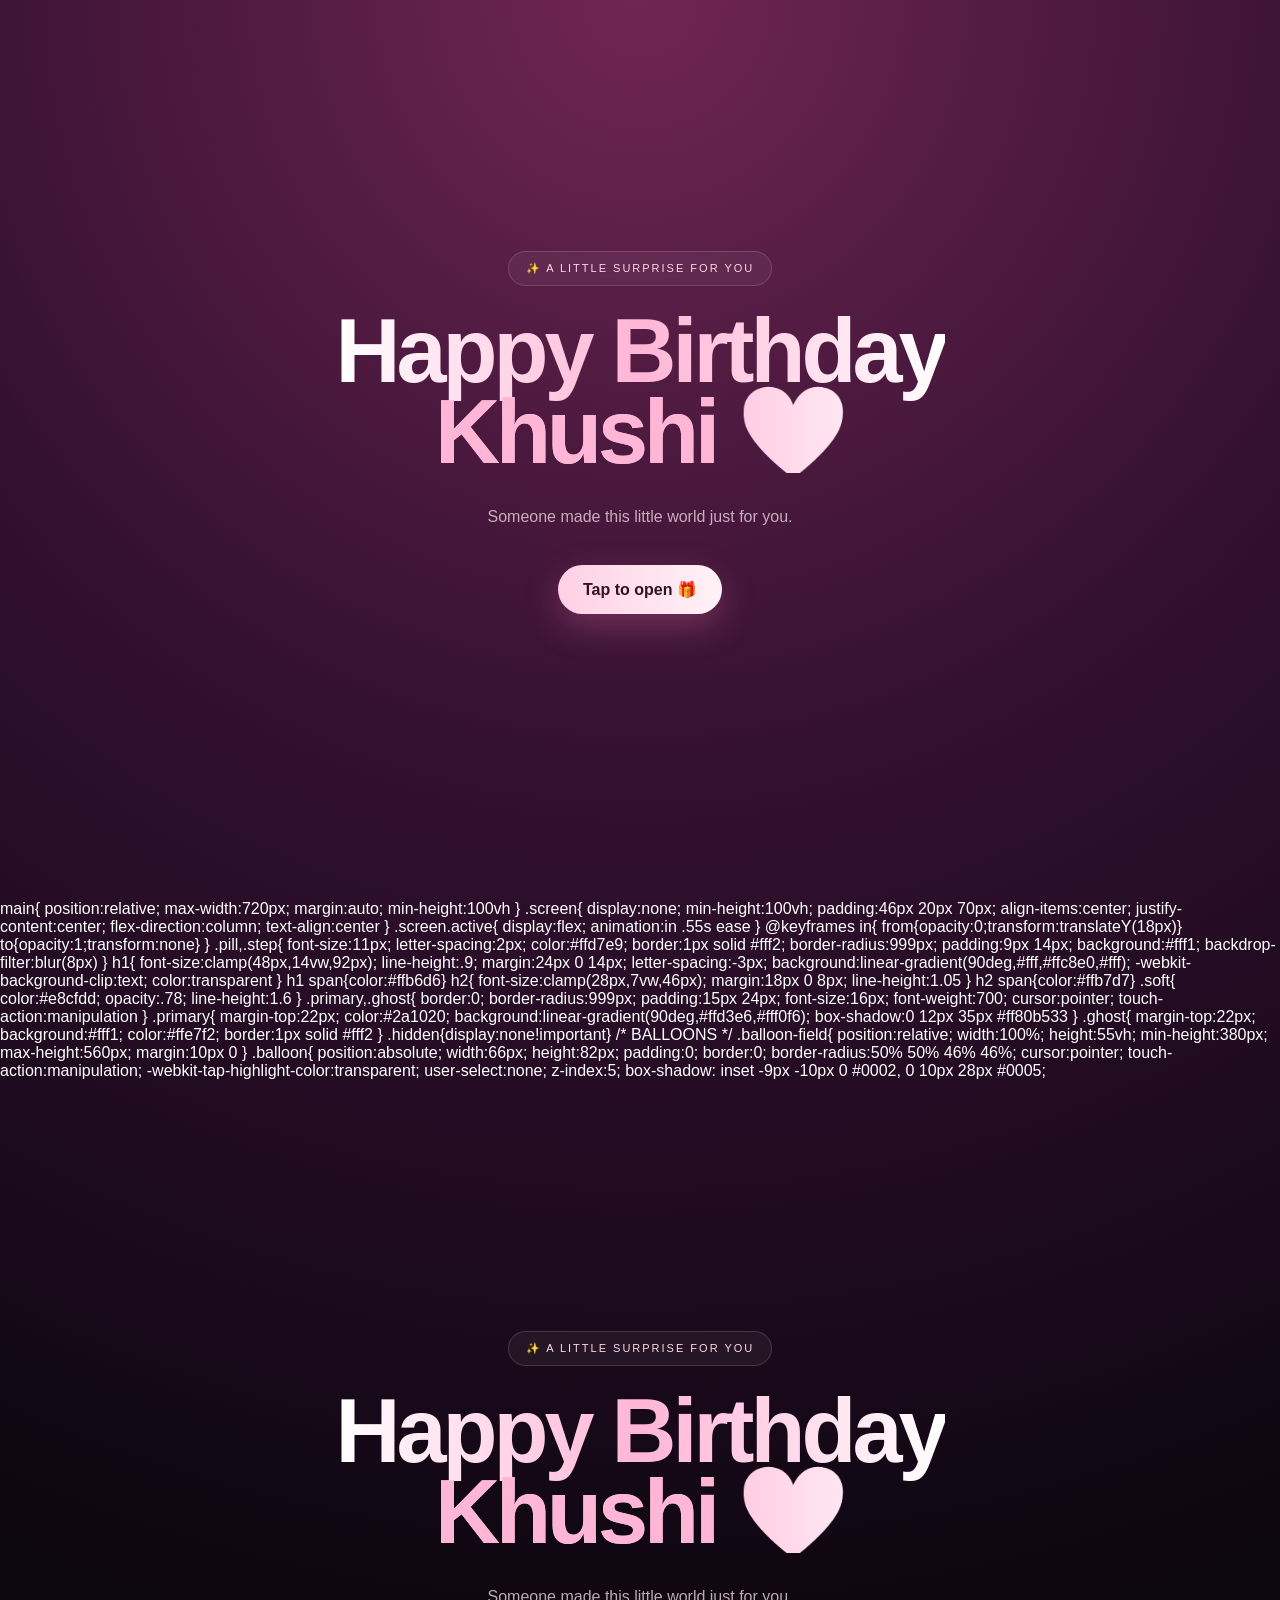
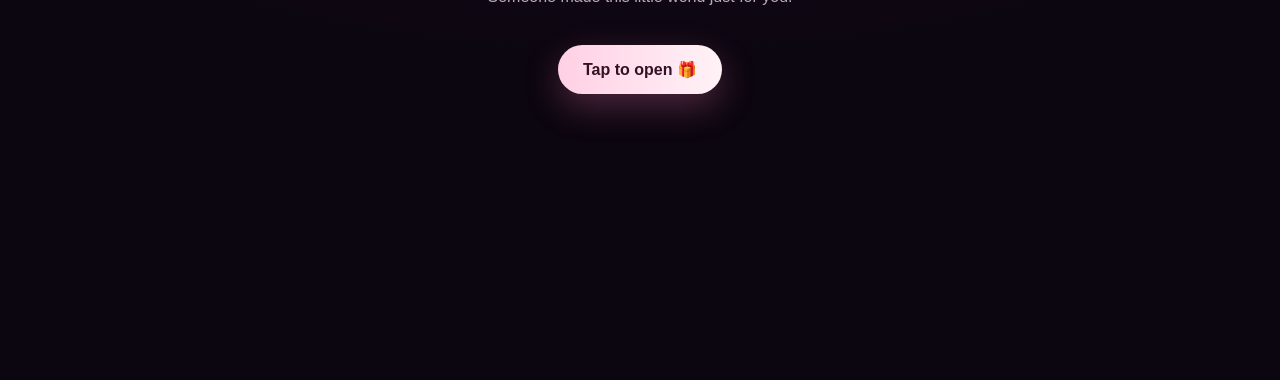
==== commit e1b14983: "Update index.html" ====
--- a/index.html
+++ b/index.html
@@ -4,37 +4,108 @@
 <meta charset="UTF-8">
 <meta name="viewport" content="width=device-width,initial-scale=1.0,maximum-scale=1.0,user-scalable=no">
 <meta name="theme-color" content="#160817">
-<title>Happy Birthday  Babu  ❣️</title>
+<title>Happy Birthday Khushi ❤️</title>
 
 <style>
 *{
-box-sizing:border-box;
--webkit-tap-highlight-color:transparent;
+  box-sizing:border-box;
+  -webkit-tap-highlight-color:transparent;
 }
 
 html,body{
-margin:0;
-padding:0;
-width:100%;
-min-height:100%;
+  margin:0;
+  padding:0;
+  width:100%;
+  min-height:100%;
 }
 
 body{
-font-family:-apple-system,BlinkMacSystemFont,"Segoe UI",sans-serif;
-color:#fff;
-overflow-x:hidden;
-background:radial-gradient(circle at 50% 0%,#672452 0%,#29102d 35%,#0c0610 78%);
+  font-family:-apple-system,BlinkMacSystemFont,"Segoe UI",sans-serif;
+  color:#fff;
+  overflow-x:hidden;
+  background:
+  radial-gradient(circle at 50% 0%,#702653 0%,#32102f 38%,#0c0610 80%);
 }
 
 button{
-font-family:inherit;
+  font-family:inherit;
+  cursor:pointer;
+  border:0;
 }
 
 #stars{
-position:fixed;
-inset:0;
-pointer-events:none;
-background-image:
+  position:fixed;
+  inset:0;
+  pointer-events:none;
+  overflow:hidden;
+  z-index:0;
+}
+
+.star{
+  position:absolute;
+  width:2px;
+  height:2px;
+  background:#fff;
+  border-radius:50%;
+  opacity:.6;
+  animation:twinkle 2s infinite alternate;
+}
+
+@keyframes twinkle{
+  from{opacity:.15;transform:scale(.7)}
+  to{opacity:1;transform:scale(1.5)}
+}
+
+.screen{
+  position:relative;
+  z-index:2;
+  width:100%;
+  min-height:100vh;
+  display:none;
+  flex-direction:column;
+  align-items:center;
+  justify-content:center;
+  padding:28px 18px;
+}
+
+.screen.active{
+  display:flex;
+}
+
+.badge{
+  padding:10px 20px;
+  border:1px solid rgba(255,255,255,.2);
+  background:rgba(255,255,255,.07);
+  border-radius:30px;
+  font-size:13px;
+  letter-spacing:3px;
+  color:#ffd8ef;
+  margin-bottom:20px;
+  backdrop-filter:blur(10px);
+}
+
+h1{
+  text-align:center;
+  font-size:clamp(43px,13vw,78px);
+  line-height:.95;
+  margin:0;
+  font-weight:800;
+  letter-spacing:-3px;
+}
+
+.pink{
+  color:#ff78bd;
+}
+
+.subtitle{
+  margin:22px 0;
+  color:#e8c9dd;
+  text-align:center;
+  font-size:18px;
+  line-height:1.5;
+}
+
+.mainBtn{background-image:
 radial-gradient(#fff 1px,transparent 1px),
 radial-gradient(#fff 1px,transparent 1px);
 background-size:55px 55px,91px 91px;
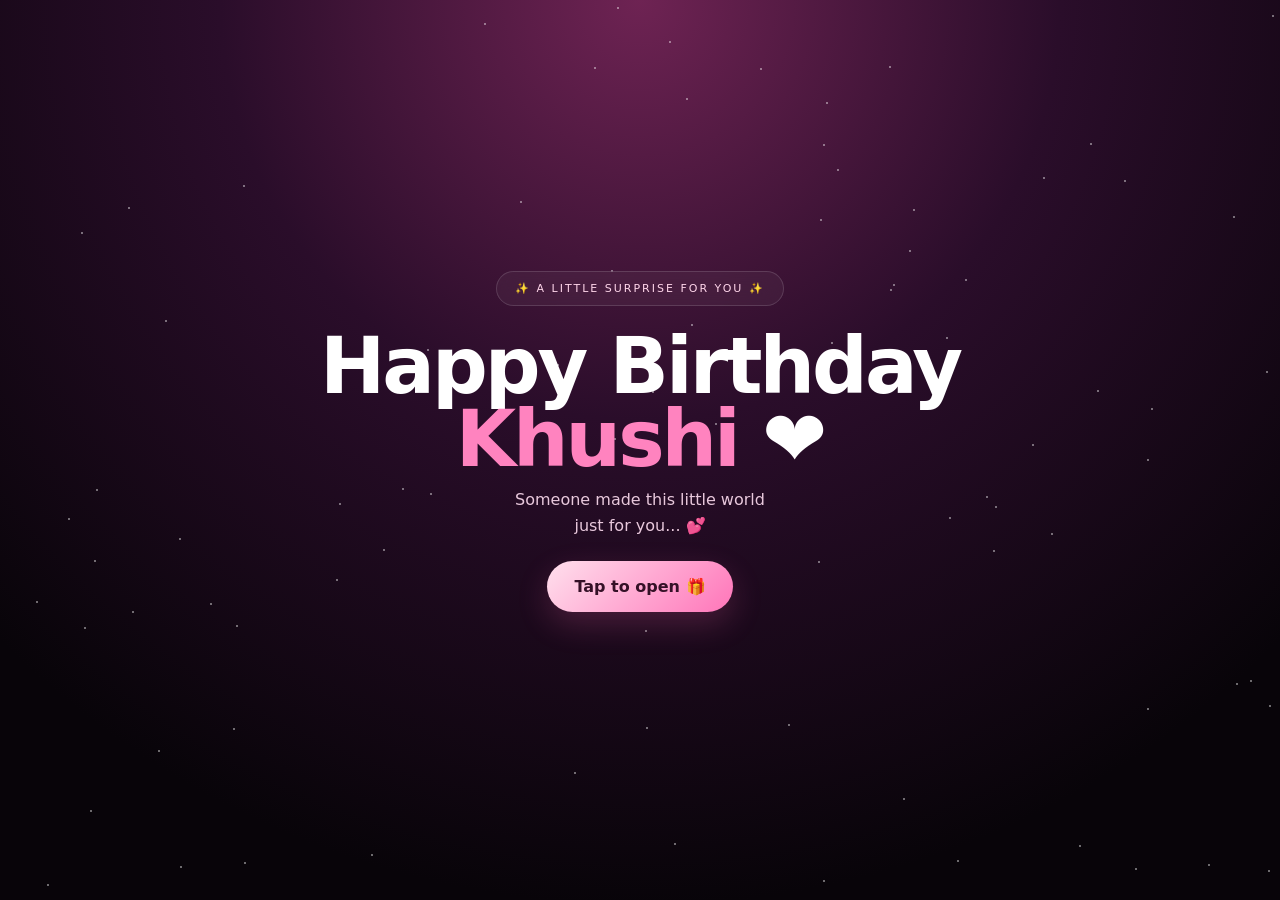
==== commit bfc638e7: "Add files via upload" ====
--- a/index.html
+++ b/index.html
@@ -3,495 +3,116 @@
 <head>
 <meta charset="UTF-8">
 <meta name="viewport" content="width=device-width,initial-scale=1.0,maximum-scale=1.0,user-scalable=no">
-<meta name="theme-color" content="#160817">
+<meta name="theme-color" content="#120612">
 <title>Happy Birthday Khushi ❤️</title>
 
 <style>
-*{
-  box-sizing:border-box;
-  -webkit-tap-highlight-color:transparent;
-}
-
-html,body{
-  margin:0;
-  padding:0;
-  width:100%;
-  min-height:100%;
-}
-
+*{box-sizing:border-box;-webkit-tap-highlight-color:transparent}
+html,body{margin:0;padding:0;min-height:100%;font-family:system-ui,-apple-system,Segoe UI,sans-serif}
 body{
-  font-family:-apple-system,BlinkMacSystemFont,"Segoe UI",sans-serif;
   color:#fff;
   overflow-x:hidden;
   background:
-  radial-gradient(circle at 50% 0%,#702653 0%,#32102f 38%,#0c0610 80%);
-}
-
-button{
-  font-family:inherit;
-  cursor:pointer;
-  border:0;
-}
-
-#stars{
-  position:fixed;
-  inset:0;
-  pointer-events:none;
-  overflow:hidden;
-  z-index:0;
-}
-
-.star{
-  position:absolute;
-  width:2px;
-  height:2px;
-  background:#fff;
-  border-radius:50%;
-  opacity:.6;
-  animation:twinkle 2s infinite alternate;
-}
-
-@keyframes twinkle{
-  from{opacity:.15;transform:scale(.7)}
-  to{opacity:1;transform:scale(1.5)}
-}
-
-.screen{
-  position:relative;
-  z-index:2;
-  width:100%;
-  min-height:100vh;
-  display:none;
-  flex-direction:column;
-  align-items:center;
-  justify-content:center;
-  padding:28px 18px;
-}
-
-.screen.active{
-  display:flex;
-}
+    radial-gradient(circle at 50% 0%,#6e2353 0%,#2a0d2a 38%,#080409 82%);
+}
+button{font:inherit}
+#stars{position:fixed;inset:0;pointer-events:none;z-index:0}
+.star{position:absolute;width:2px;height:2px;background:#fff;border-radius:50%;opacity:.55;animation:twinkle 2s infinite alternate}
+@keyframes twinkle{to{opacity:1;transform:scale(1.7)}}
+
+.page{
+  position:relative;z-index:2;min-height:100vh;display:none;
+  flex-direction:column;align-items:center;justify-content:center;
+  padding:28px 16px 45px;text-align:center;
+}
+.page.active{display:flex;animation:in .55s ease}
+@keyframes in{from{opacity:0;transform:translateY(15px)}to{opacity:1;transform:none}}
 
 .badge{
-  padding:10px 20px;
-  border:1px solid rgba(255,255,255,.2);
-  background:rgba(255,255,255,.07);
-  border-radius:30px;
-  font-size:13px;
-  letter-spacing:3px;
-  color:#ffd8ef;
-  margin-bottom:20px;
-  backdrop-filter:blur(10px);
-}
-
-h1{
-  text-align:center;
-  font-size:clamp(43px,13vw,78px);
-  line-height:.95;
-  margin:0;
-  font-weight:800;
-  letter-spacing:-3px;
-}
-
-.pink{
-  color:#ff78bd;
-}
-
-.subtitle{
-  margin:22px 0;
-  color:#e8c9dd;
-  text-align:center;
-  font-size:18px;
-  line-height:1.5;
-}
-
-.mainBtn{background-image:
-radial-gradient(#fff 1px,transparent 1px),
-radial-gradient(#fff 1px,transparent 1px);
-background-size:55px 55px,91px 91px;
-background-position:10px 20px,35px 60px;
-opacity:.2;
-}
-
-main{
-width:100%;
-max-width:720px;
-margin:auto;
-position:relative;
-}
-
-.screen{
-display:none;
-min-height:100vh;
-padding:45px 18px 80px;
-align-items:center;
-justify-content:center;
-flex-direction:column;
-text-align:center;
-position:relative;
-}
-
-.screen.active{
-display:flex;
-animation:screenIn .55s ease;
-}
-
-@keyframes screenIn{
-from{opacity:0;transform:translateY(20px)}
-to{opacity:1;transform:translateY(0)}
-}
-
-.pill,.step{
-display:inline-block;
-padding:10px 17px;
-border-radius:999px;
-border:1px solid #ffffff25;
-background:#ffffff0d;
-color:#ffd7e8;
-font-size:11px;
-letter-spacing:2px;
-backdrop-filter:blur(8px);
-}
-
-h1{
-margin:25px 0 15px;
-font-size:clamp(50px,14vw,90px);
-line-height:.9;
-letter-spacing:-4px;
-background:linear-gradient(90deg,#fff,#ffb5d6,#fff);
--webkit-background-clip:text;
-color:transparent;
-}
-
-h1 span{
-color:#ffb5d6;
-}
-
-h2{
-margin:20px 0 8px;
-font-size:clamp(28px,8vw,48px);
-line-height:1.05;
-}
-
-h2 span{
-color:#ffb6d7;
-}
-
-.soft{
-color:#ead3df;
-opacity:.8;
-line-height:1.6;
-font-size:16px;
-}
-
-.primary,.ghost,.pop-next{
-border:0;
-border-radius:999px;
-padding:15px 25px;
-font-size:16px;
-font-weight:700;
-cursor:pointer;
-touch-action:manipulation;
-user-select:none;
-}
-
-.primary{
-margin-top:20px;
-color:#321224;
-background:linear-gradient(90deg,#ffd0e4,#fff2f7);
-box-shadow:0 12px 35px #ff7eb544;
-}
-
-.ghost{
-margin-top:25px;
-color:#ffe8f2;
-background:#ffffff10;
-border:1px solid #ffffff25;
-}
-
-.hidden{
-display:none!important;
-}
-
-/* BALLOONS */
-
-.balloon-field{
-width:100%;
-height:55vh;
-min-height:410px;
-max-height:560px;
-margin-top:10px;
-position:relative;
-overflow:visible;
-touch-action:manipulation;
-}
-
-.balloon{
-position:absolute;
-width:75px;
-height:92px;
-padding:0;
-margin:0;
-border:0;
-background:transparent;
-display:flex;
-align-items:center;
-justify-content:center;
-font-size:62px;
-line-height:1;
-cursor:pointer;
-z-index:100;
-pointer-events:auto;
-touch-action:manipulation;
-user-select:none;
--webkit-user-select:none;
-transition:transform .25s ease,opacity .25s ease;
-}
-
-.balloon:focus{
-outline:none;
-}
-
-.balloon:active{
-transform:scale(.9);
-}
-
-.balloon.popped{
-pointer-events:none;
-animation:balloonPop .4s ease forwards;
-}
-
-@keyframes balloonPop{
-0%{transform:scale(1);opacity:1}
-50%{transform:scale(1.55);opacity:.7}
-100%{transform:scale(2);opacity:0}
-}
-
-.counter{
-color:#ffd3e6;
-font-size:18px;
-margin:5px 0;
-}
-
-.pop-next{
-margin-top:10px;
-color:#351326;
-background:linear-gradient(90deg,#ffd0e5,#fff);
-box-shadow:0 8px 25px #ff9ac533;
-position:relative;
-z-index:200;
-}
-
-.pop-next:active{
-transform:scale(.96);
-}
-
-/* CAKE */
-
-.cake-wrap{
-width:min(92vw,430px);
-margin:25px auto 5px;
-}
-
-.flame-row{
-display:flex;
-justify-content:center;
-gap:25px;
-}
-
-.flame{
-border:0;
-background:transparent;
-font-size:42px;
-padding:5px;
-cursor:pointer;
-touch-action:manipulation;
-transition:.3s;
-}
-
-.flame.off{
-opacity:.25;
-filter:grayscale(1);
-transform:scale(.75);
-}
-
-.cake{
-width:290px;
-height:145px;
-margin:auto;
-border-radius:25px 25px 35px 35px;
-background:linear-gradient(#ffb5d4 0 25%,#89345e 25% 100%);
-box-shadow:0 20px 45px #0009;
-display:flex;
-flex-direction:column;
-align-items:center;
-justify-content:center;
-}
-
-.icing{
-font-size:15px;
-font-weight:700;
-}
-
-.cake strong{
-margin-top:5px;
-font-family:cursive;
-font-size:34px;
-}
-
-.cake-line{
-width:220px;
-border-top:3px dotted #ffd9e8;
-margin-top:12px;
-}
-
-.plate{
-width:340px;
-height:18px;
-margin:-2px auto;
-border-radius:50%;
-background:#ffffff25;
-}
-
-/* LETTER */
-
-.letter-card{
-width:100%;
-max-width:600px;
-margin-top:22px;
-padding:28px 23px;
-text-align:left;
-color:#432332;
-background:linear-gradient(135deg,#fffaf7,#ffe8f0);
-border-radius:8px 25px 8px 25px;
-box-shadow:0 22px 70px #0009;
-transform:rotate(-.4deg);
-}
-
-.letter-mini{
-font-size:12px;
-letter-spacing:2px;
-color:#a85d78;
-text-transform:uppercase;
-}
-
-.letter-card h2{
-font-family:Georgia,serif;
-color:#5b2940;
-font-size:34px;
-margin:15px 0;
-}
-
-.letter-card p{
-font-family:Georgia,serif;
-font-size:17px;
-line-height:1.75;
-}
-
-.sign{
-text-align:center;
-color:#7d3b58;
-font-weight:600;
-}
-
-/* PHOTOS */
-
-.photos{
-width:100%;
-display:grid;
-grid-template-columns:1fr 1fr;
-gap:12px;
-margin-top:22px;
-}
-
-.photos img{
-width:100%;
-height:360px;
-object-fit:cover;
-border-radius:22px;
-box-shadow:0 15px 40px #0009;
-}
-
-.big-heart{
-margin-top:20px;
-font-size:58px;
-animation:heartPulse 1.5s infinite;
-}
-
-@keyframes heartPulse{
-50%{transform:scale(1.15)}
-}
-
-.date{
-margin-top:18px;
-color:#ffc8dd;
-font-size:11px;
-letter-spacing:3px;
-}
-
-/* CONFETTI */
-
-#confetti{
-position:fixed;
-inset:0;
-pointer-events:none;
-overflow:hidden;
-z-index:9999;
-}
-
-.piece{
-position:absolute;
-width:8px;
-height:14px;
-top:-30px;
-animation:confettiFall 4.5s linear forwards;
-}
-
-@keyframes confettiFall{
-to{
-top:110vh;
-transform:rotate(720deg);
-}
-}
-
-@media(max-width:500px){
-
-.screen{
-padding-left:15px;
-padding-right:15px;
-}
-
-.balloon-field{
-height:55vh;
-min-height:400px;
-}
-
-.balloon{
-width:70px;
-height:85px;
-font-size:58px;
-}
-
-.cake{
-width:250px;
-}
-
-.plate{
-width:290px;
-}
-
-.photos img{
-height:280px;
-}
-
-.letter-card{
-padding:23px 18px;
-}
-
-.letter-card p{
-font-size:16px;
-}
-
+  padding:10px 18px;border:1px solid #ffffff24;border-radius:999px;
+  background:#ffffff0b;color:#ffd6ea;letter-spacing:2px;font-size:11px;
+  backdrop-filter:blur(10px)
+}
+h1{font-size:clamp(48px,14vw,78px);line-height:.93;margin:24px 0 12px;letter-spacing:-3px}
+.pink{color:#ff83bf}
+.sub{color:#e8c8dc;line-height:1.6;font-size:16px;margin:0 0 22px}
+.btn{
+  border:0;border-radius:999px;padding:16px 27px;font-weight:800;
+  color:#351127;background:linear-gradient(135deg,#ffe0ed,#ff75b9);
+  box-shadow:0 12px 32px #ff68ae33;cursor:pointer
+}
+.btn:active{transform:scale(.95)}
+.smallbtn{
+  border:1px solid #ffffff22;border-radius:16px;padding:14px 18px;
+  background:#ffffff0d;color:#ffe3ef;font-weight:700;cursor:pointer
+}
+
+/* REAL CAKE */
+.cakeBox{
+  width:min(94vw,560px);position:relative;margin:22px auto 12px;
+  border-radius:24px;overflow:hidden;box-shadow:0 20px 70px #000b;
+  background:#170a16
+}
+.cakeBox img{
+  width:100%;display:block;height:auto;
+  transition:filter .6s ease,opacity .5s ease
+}
+.cakeBox.off img{filter:brightness(.93)}
+.hotspot{
+  position:absolute;width:12%;height:18%;border:0;background:transparent;
+  border-radius:50%;z-index:10;cursor:pointer
+}
+/* positions correspond to the five flames in khushi_real_cake.png */
+.h1{left:20%;top:3%}.h2{left:32%;top:0%}.h3{left:50%;top:0%}.h4{left:67%;top:2%}.h5{left:78%;top:4%}
+
+.extinguish{
+  position:absolute;inset:0;pointer-events:none;z-index:8
+}
+.smoke{
+  position:absolute;width:18px;height:38px;border-radius:50%;
+  border-left:3px solid #ffffff88;filter:blur(1px);
+  opacity:0;transform:translateY(12px) scale(.7);
+}
+.smoke.show{animation:smoke 1.3s ease-out forwards}
+@keyframes smoke{
+  0%{opacity:.8;transform:translateY(12px) scale(.6)}
+  100%{opacity:0;transform:translateY(-45px) scale(1.5)}
+}
+.darkFlame{
+  position:absolute;width:7%;height:8%;border-radius:50%;
+  background:radial-gradient(circle,#241224,#0b070b 70%,transparent 72%);
+  opacity:0;z-index:9
+}
+.darkFlame.show{opacity:.95}
+.f1{left:22.5%;top:8%}.f2{left:34%;top:5%}.f3{left:51.5%;top:4%}.f4{left:68.5%;top:8%}.f5{left:80%;top:9%}
+
+.candleStatus{
+  margin:10px 0 13px;padding:10px 17px;border-radius:999px;
+  background:#ffffff0d;border:1px solid #ffffff18;color:#ffd7e9
+}
+.actions{display:flex;gap:10px;width:min(94vw,560px)}
+.actions button{flex:1;min-height:54px}
+.magic{background:#ffffff0b;color:#ffd8e9;border:1px solid #ff82bd55}
+
+.next{
+  display:none;margin-top:15px
+}
+.next.show{display:inline-block}
+
+.message{
+  width:min(94vw,520px);padding:25px 20px;border-radius:25px;
+  background:#ffffff0b;border:1px solid #ffffff18;box-shadow:0 20px 60px #0008
+}
+.message h2{color:#ff9bca;font-size:32px;margin:5px 0 15px}
+.message p{color:#f4dce8;font-size:16px;line-height:1.75}
+.signature{font-family:cursive;color:#ff9bc9;font-size:22px;margin-top:20px}
+
+.photos{display:grid;grid-template-columns:1fr 1fr;gap:10px;width:min(94vw,520px);margin-top:20px}
+.photos img{width:100%;height:270px;object-fit:cover;border-radius:20px;box-shadow:0 12px 35px #0009}
+
+@media(max-width:430px){
+  .photos img{height:235px}
+  .actions{flex-direction:column}
 }
 </style>
 </head>
@@ -499,785 +120,188 @@
 <body>
 
 <div id="stars"></div>
-<div id="confetti"></div>
-
-<main>
 
 <!-- WELCOME -->
-
-<section id="welcome" class="screen active">
-
-<div class="pill">
-✨ A LITTLE SURPRISE FOR YOU
-</div>
-
-<h1>
-Happy Birthday<br>
-<span>Khushi</span> ❤️
-</h1>
-
-<p class="soft">
-Someone made this little world just for you.
-</p>
-
-<button class="primary" id="start">
-Tap to open 🎁
-</button>
-
+<section id="welcome" class="page active">
+  <div class="badge">✨ A LITTLE SURPRISE FOR YOU ✨</div>
+  <h1>Happy Birthday<br><span class="pink">Khushi</span> ❤️</h1>
+  <p class="sub">Someone made this little world<br>just for you... 💕</p>
+  <button class="btn" onclick="openCake()">Tap to open 🎁</button>
 </section>
 
-
-<!-- BALLOONS -->
-
-<section id="balloons" class="screen">
-
-<div class="step">
-01 · POP THE BALLOONS
-</div>
-
-<h2>
-Make a wish first 🎈
-</h2>
-
-<p class="soft">
-Tap every balloon.
-</p>
-
-<div id="balloonField" class="balloon-field"></div>
-
-<p class="counter">
-<span id="popped">0</span> / 8 popped
-</p>
-
-<button id="popNext" class="pop-next">
-🎈 POP NEXT BALLOON
-</button>
-
+<!-- CAKE -->
+<section id="cakePage" class="page">
+  <div class="badge">🎂 MAKE A WISH 🎂</div>
+  <p class="sub">A real birthday cake just for you.<br>Tap the burning candles to blow them out 🔥</p>
+
+  <div class="cakeBox" id="cakeBox">
+    <img id="cakeImg" src="khushi_real_cake.png" alt="Birthday cake for Khushi">
+
+    <div class="extinguish">
+      <div class="darkFlame f1" id="d1"></div>
+      <div class="darkFlame f2" id="d2"></div>
+      <div class="darkFlame f3" id="d3"></div>
+      <div class="darkFlame f4" id="d4"></div>
+      <div class="darkFlame f5" id="d5"></div>
+
+      <div class="smoke" id="s1" style="left:25%;top:5%"></div>
+      <div class="smoke" id="s2" style="left:37%;top:2%"></div>
+      <div class="smoke" id="s3" style="left:54%;top:1%"></div>
+      <div class="smoke" id="s4" style="left:71%;top:5%"></div>
+      <div class="smoke" id="s5" style="left:82%;top:6%"></div>
+    </div>
+
+    <button class="hotspot h1" onclick="extinguish(0)" aria-label="Candle 1"></button>
+    <button class="hotspot h2" onclick="extinguish(1)" aria-label="Candle 2"></button>
+    <button class="hotspot h3" onclick="extinguish(2)" aria-label="Candle 3"></button>
+    <button class="hotspot h4" onclick="extinguish(3)" aria-label="Candle 4"></button>
+    <button class="hotspot h5" onclick="extinguish(4)" aria-label="Candle 5"></button>
+  </div>
+
+  <div class="candleStatus">🔥 Candles still burning: <b id="left">5</b></div>
+
+  <div class="actions">
+    <button class="btn" onclick="blowNext()">💨 Blow next candle</button>
+    <button class="smallbtn magic" onclick="magicBlow()">✨ Magic blow — all</button>
+  </div>
+
+  <button id="nextBtn" class="btn next" onclick="openMessage()">Open your letter 💌</button>
 </section>
 
-
-<!-- CAKE -->
-
-<section id="cake" class="screen">
-
-<div class="step">
-02 · YOUR CAKE
-</div>
-
-<h2>
-A cake made for <span>Khushi Babu</span> 🎂
-</h2>
-
-<div class="cake-wrap">
-
-<div class="flame-row">
-
-<button class="flame">🕯️</button>
-<button class="flame">🕯️</button>
-<button class="flame">🕯️</button>
-
-</div>
-
-<div class="cake">
-
-<div class="icing">
-Happy Birthday Babu
-</div>
-
-<strong>
-Khushi Babu
-</strong>
-
-<div class="cake-line"></div>
-
-</div>
-
-<div class="plate"></div>
-
-</div>
-
-<p class="soft">
-Tap all three candles to blow them out ✨
-</p>
-
-<button id="cakeNext" class="primary hidden">
-Open your letter 💌
-</button>
-
+<!-- MESSAGE -->
+<section id="messagePage" class="page">
+  <div class="badge">💌 A MESSAGE FOR YOU</div>
+
+  <div class="message">
+    <h2>Dear Khushi ❤️</h2>
+    <p>Wishing you a very Happy Birthday! 🎂✨</p>
+    <p>
+      May your smile always stay this beautiful, may every dream
+      you see come true, and may your life always be filled with
+      happiness, love and beautiful moments. 🌸
+    </p>
+    <p>
+      You deserve all the happiness in the world.
+      Keep smiling, keep shining and always stay the amazing
+      person you are. ❤️
+    </p>
+    <p>
+      Bas aaj ka din poora enjoy karna...
+      kyunki aaj ka din sirf <b>Khushi</b> ke naam hai. 🥰🎉
+    </p>
+    <div class="signature">Happy Birthday Khushi 🎂❤️</div>
+  </div>
+
+  <div class="photos">
+    <img src="khushi1.jpg" alt="Khushi">
+    <img src="khushi2.jpg" alt="Khushi">
+  </div>
+
+  <button class="btn" style="margin-top:22px" onclick="location.reload()">Play again ↻</button>
 </section>
 
-
-<!-- LETTER -->
-
-<section id="letter" class="screen">
-
-<div class="step">
-03 · A LETTER FOR YOU
-</div>
-
-<div class="letter-card">
-
-<div class="letter-mini">
-For Khushi ❤️
-</div>
-
-<h2>
-Dear Khushi,
-</h2>
-
-<p>
-Aaj ka din thoda aur special hai,
-kyunki aaj <b>tumhara birthday</b> hai. 🌸
-</p>
-
-<p>
-Tumhari smile mein ek alag hi sukoon hai,
-aur tumhari presence ordinary moments ko bhi
-beautiful bana deti hai.
-Bas dil se ye wish hai ki tumhari life hamesha
-happiness, success, pyaar aur bahut saari
-khoobsurat yaadon se bhari rahe. ✨
-</p>
-
-<p>
-Jo dreams tum dekhti ho,
-woh ek-ek karke sach hote jaayein.
-Aur haan...
-<b>aise hi hamesha smile karti rehna.
-bs aap se ak request hai mere gusee ya muje kabhi galat mat samjana bhale kuch ho jaaye life me
-mai hamesa tumhara rahu ga bhale he kisi se baat kru ya nhi.</b> ❤️
-</p>
-
-<p class="sign">
-Happy Birthday, Khushi babu ! 🎂<br>
-With lots of love & good wishes 🫶
-</p>
-
-</div>
-
-<button id="memories" class="primary">
-One last surprise 📸
-</button>
-
-</section>
-
-
-<!-- PHOTOS -->
-
-<section id="memoriesScreen" class="screen">
-
-<div class="step">
-04 · YOUR MEMORIES
-</div>
-
-<h2>
-Two little moments, saved here ❤️
-</h2>
-
-<div class="photos">
-
-<img src="khushi1.jpg" alt="Khushi">
-
-<img src="khushi2.jpg" alt="Khushi">
-
-</div>
-
-<div class="final">
-
-<div class="big-heart">
-❤️
-</div>
-
-<h2>
-Keep smiling, Khushi.
-</h2>
-
-<p class="soft">
-Today, tomorrow and every day after that. ✨
-</p>
-
-<div class="date">
-27 AUGUST · YOUR DAY
-</div>
-
-</div>
-
-<button id="replay" class="ghost">
-Play again ↻
-</button>
-
-</section>
-
-</main>
-
-
 <script>
-
-/* ================================
-SCREEN SYSTEM
-================================ */
-
-const screens = {
-
-welcome:
-document.getElementById("welcome"),
-
-balloons:
-document.getElementById("balloons"),
-
-cake:
-document.getElementById("cake"),
-
-letter:
-document.getElementById("letter"),
-
-memories:
-document.getElementById("memoriesScreen")
-
-};
-
-
-function showScreen(screen){
-
-Object.values(screens).forEach(function(item){
-
-item.classList.remove("active");
-
-});
-
-screen.classList.add("active");
-
-window.scrollTo({
-top:0,
-behavior:"smooth"
-});
-
-}
-
-
-/* ================================
-WELCOME BUTTON
-================================ */
-
-document
-.getElementById("start")
-.addEventListener("click",function(){
-
-showScreen(screens.balloons);
-
-setupBalloons();
-
-});
-
-
-/* ================================
-BALLOON SYSTEM
-================================ */
-
-let poppedCount = 0;
-
-let balloons = [];
-
-
-/* SAFE POSITIONS */
-
-const positions = [
-
-[5,4],
-[39,2],
-[73,5],
-[12,29],
-[51,27],
-[78,38],
-[25,58],
-[62,65]
-
+/* stars */
+const stars=document.getElementById("stars");
+for(let i=0;i<85;i++){
+  const s=document.createElement("span");
+  s.className="star";
+  s.style.left=Math.random()*100+"%";
+  s.style.top=Math.random()*100+"%";
+  s.style.animationDelay=(Math.random()*2)+"s";
+  stars.appendChild(s);
+}
+
+/* screens */
+function show(id){
+  document.querySelectorAll(".page").forEach(x=>x.classList.remove("active"));
+  document.getElementById(id).classList.add("active");
+  window.scrollTo(0,0);
+}
+
+function openCake(){show("cakePage")}
+function openMessage(){show("messagePage")}
+
+/* candle logic */
+let off=[false,false,false,false,false];
+
+const dark=[
+  document.getElementById("d1"),
+  document.getElementById("d2"),
+  document.getElementById("d3"),
+  document.getElementById("d4"),
+  document.getElementById("d5")
 ];
 
-
-function setupBalloons(){
-
-const field =
-document.getElementById("balloonField");
-
-field.innerHTML="";
-
-poppedCount=0;
-
-balloons=[];
-
-document
-.getElementById("popped")
-.textContent="0";
-
-
-for(let i=0;i<8;i++){
-
-const balloon =
-document.createElement("button");
-
-balloon.type="button";
-
-balloon.className="balloon";
-
-balloon.innerHTML="🎈";
-
-balloon.style.left =
-positions[i][0]+"%";
-
-balloon.style.top =
-positions[i][1]+"%";
-
-
-/* MOBILE TOUCH */
-
-balloon.addEventListener(
-"touchend",
-function(e){
-
-e.preventDefault();
-
-e.stopPropagation();
-
-popBalloon(balloon);
-
-},
-{passive:false}
-);
-
-
-/* NORMAL CLICK */
-
-balloon.addEventListener(
-"click",
-function(e){
-
-e.preventDefault();
-
-e.stopPropagation();
-
-popBalloon(balloon);
-
-}
-);
-
-
-field.appendChild(balloon);
-
-balloons.push(balloon);
-
-}
-
-}
-
-
-/* ================================
-POP BALLOON
-================================ */
-
-function popBalloon(balloon){
-
-if(!balloon){
-return;
-}
-
-if(
-balloon.classList.contains("popped")
-){
-return;
-}
-
-balloon.classList.add("popped");
-
-balloon.disabled=true;
-
-poppedCount++;
-
-document
-.getElementById("popped")
-.textContent=poppedCount;
-
-miniConfetti();
-
-
-if(poppedCount>=8){
-
-setTimeout(function(){
-
-showScreen(screens.cake);
-
-},650);
-
-}
-
-}
-
-
-/* ================================
-BACKUP POP BUTTON
-================================ */
-
-document
-.getElementById("popNext")
-.addEventListener(
-"click",
-function(){
-
-const next =
-balloons.find(function(balloon){
-
-return !balloon.classList.contains("popped");
-
-});
-
-
-if(next){
-
-popBalloon(next);
-
-}
-
-}
-);
-
-
-/* ================================
-CONFETTI
-================================ */
-
-function miniConfetti(){
-
-const box =
-document.getElementById("confetti");
-
-
-for(let i=0;i<10;i++){
-
-const piece =
-document.createElement("i");
-
-piece.className="piece";
-
-piece.style.left =
-Math.random()*100+"%";
-
-piece.style.background =
-"hsl("+
-Math.random()*360+
-",90%,78%)";
-
-piece.style.animationDelay =
-Math.random()*.5+"s";
-
-box.appendChild(piece);
-
-
-setTimeout(function(){
-
-piece.remove();
-
-},5000);
-
-}
-
-}
-
-
-function bigConfetti(){
-
-const box =
-document.getElementById("confetti");
-
-
-for(let i=0;i<90;i++){
-
-const piece =
-document.createElement("i");
-
-piece.className="piece";
-
-piece.style.left =
-Math.random()*100+"%";
-
-piece.style.background =
-"hsl("+
-Math.random()*360+
-",90%,78%)";
-
-piece.style.animationDelay =
-Math.random()*1.5+"s";
-
-box.appendChild(piece);
-
-
-setTimeout(function(){
-
-piece.remove();
-
-},6000);
-
-}
-
-}
-
-
-/* ================================
-CANDLES
-================================ */
-
-const flames =
-document.querySelectorAll(".flame");
-
-
-flames.forEach(function(flame){
-
-flame.addEventListener(
-"click",
-function(){
-
-flame.classList.toggle("off");
-
-
-const allOff =
-Array.from(flames).every(
-function(item){
-
-return item.classList.contains("off");
-
-});
-
-
-if(allOff){
-
-bigConfetti();
-
-document
-.getElementById("cakeNext")
-.classList.remove("hidden");
-
-}
-
-}
-);
-
-});
-
-
-/* ================================
-CAKE → LETTER
-================================ */
-
-document
-.getElementById("cakeNext")
-.addEventListener(
-"click",
-function(){
-
-showScreen(screens.letter);
-
-}
-);
-
-
-/* ================================
-LETTER → PHOTOS
-================================ */
-
-document
-.getElementById("memories")
-.addEventListener(
-"click",
-function(){
-
-showScreen(screens.memories);
-
-bigConfetti();
-
-}
-);
-
-
-/* ================================
-REPLAY
-================================ */
-
-document
-.getElementById("replay")
-.addEventListener(
-"click",
-function(){
-
-showScreen(screens.welcome);
-
-}
-);
-
+const smoke=[
+  document.getElementById("s1"),
+  document.getElementById("s2"),
+  document.getElementById("s3"),
+  document.getElementById("s4"),
+  document.getElementById("s5")
+];
+
+function extinguish(i){
+  if(off[i]) return;
+
+  off[i]=true;
+  dark[i].classList.add("show");
+  smoke[i].classList.remove("show");
+  void smoke[i].offsetWidth;
+  smoke[i].classList.add("show");
+
+  updateCount();
+
+  if(off.every(Boolean)){
+    setTimeout(finished,700);
+  }
+}
+
+function updateCount(){
+  document.getElementById("left").textContent=off.filter(x=>!x).length;
+}
+
+function blowNext(){
+  const i=off.findIndex(x=>!x);
+  if(i!==-1) extinguish(i);
+}
+
+function magicBlow(){
+  off.forEach((v,i)=>{
+    if(!v){
+      setTimeout(()=>extinguish(i),i*260);
+    }
+  });
+}
+
+function finished(){
+  document.getElementById("nextBtn").classList.add("show");
+  confetti();
+}
+
+function confetti(){
+  const symbols=["❤️","💕","✨","🎉","🎊","🌸","💖","⭐"];
+  for(let i=0;i<55;i++){
+    const c=document.createElement("div");
+    c.style.position="fixed";
+    c.style.zIndex="999";
+    c.style.left=Math.random()*100+"%";
+    c.style.top="-25px";
+    c.style.fontSize=(14+Math.random()*18)+"px";
+    c.style.pointerEvents="none";
+    c.textContent=symbols[Math.floor(Math.random()*symbols.length)];
+    c.animate(
+      [
+        {transform:"translateY(0) rotate(0)",opacity:1},
+        {transform:"translateY(110vh) rotate(720deg)",opacity:0}
+      ],
+      {duration:2500+Math.random()*1800,delay:Math.random()*800,easing:"linear"}
+    );
+    document.body.appendChild(c);
+    setTimeout(()=>c.remove(),5000);
+  }
+}
 </script>
 
-</body>
-  </html>main{
-position:relative;
-max-width:720px;
-margin:auto;
-min-height:100vh
-}
-
-.screen{
-display:none;
-min-height:100vh;
-padding:46px 20px 70px;
-align-items:center;
-justify-content:center;
-flex-direction:column;
-text-align:center
-}
-
-.screen.active{
-display:flex;
-animation:in .55s ease
-}
-
-@keyframes in{
-from{opacity:0;transform:translateY(18px)}
-to{opacity:1;transform:none}
-}
-
-.pill,.step{
-font-size:11px;
-letter-spacing:2px;
-color:#ffd7e9;
-border:1px solid #fff2;
-border-radius:999px;
-padding:9px 14px;
-background:#fff1;
-backdrop-filter:blur(8px)
-}
-
-h1{
-font-size:clamp(48px,14vw,92px);
-line-height:.9;
-margin:24px 0 14px;
-letter-spacing:-3px;
-background:linear-gradient(90deg,#fff,#ffc8e0,#fff);
--webkit-background-clip:text;
-color:transparent
-}
-
-h1 span{color:#ffb6d6}
-
-h2{
-font-size:clamp(28px,7vw,46px);
-margin:18px 0 8px;
-line-height:1.05
-}
-
-h2 span{color:#ffb7d7}
-
-.soft{
-color:#e8cfdd;
-opacity:.78;
-line-height:1.6
-}
-
-.primary,.ghost{
-border:0;
-border-radius:999px;
-padding:15px 24px;
-font-size:16px;
-font-weight:700;
-cursor:pointer;
-touch-action:manipulation
-}
-
-.primary{
-margin-top:22px;
-color:#2a1020;
-background:linear-gradient(90deg,#ffd3e6,#fff0f6);
-box-shadow:0 12px 35px #ff80b533
-}
-
-.ghost{
-margin-top:22px;
-background:#fff1;
-color:#ffe7f2;
-border:1px solid #fff2
-}
-
-.hidden{display:none!important}
-
-/* BALLOONS */
-
-.balloon-field{
-position:relative;
-width:100%;
-height:55vh;
-min-height:380px;
-max-height:560px;
-margin:10px 0
-}
-
-.balloon{
-position:absolute;
-width:66px;
-height:82px;
-padding:0;
-border:0;
-border-radius:50% 50% 46% 46%;
-cursor:pointer;
-touch-action:manipulation;
--webkit-tap-highlight-color:transparent;
-user-select:none;
-z-index:5;
-box-shadow:
-inset -9px -10px 0 #0002,
-0 10px 28px #0005;<body>
-<div id="stars"></div><div id="confetti"></div>
-<main>
-<section class="screen active" id="welcome">
-<div class="pill">✨ A LITTLE SURPRISE FOR YOU</div>
-<h1>Happy Birthday<br><span>Khushi</span> ❤️</h1>
-<p class="soft">Someone made this little world just for you.</p>
-<button class="primary" id="start">Tap to open 🎁</button>
-</section>
-
-<section class="screen" id="balloons">
-<div class="step">01 · POP THE BALLOONS</div><h2>Make a wish first 🎈</h2><p class="soft">Tap every balloon.</p>
-<div class="balloon-field" id="balloonField"></div><p class="counter"><span id="popped">0</span> / 8 popped</p>
-</section>
-
-<section class="screen" id="cake">
-<div class="step">02 · YOUR CAKE</div><h2>A cake made for <span>Khushi babu</span> 🎂</h2>
-<div class="cake-wrap"><div class="flame-row"><button class="flame">🕯️</button><button class="flame">🕯️</button><button class="flame">🕯️</button></div>
-<div class="cake"><div class="icing">Happy Birthday</div><strong>babu</strong><div class="cake-line"></div></div><div class="plate"></div></div>
-<p class="soft">Tap all three candles to blow them out ✨</p><button class="primary hidden" id="cakeNext">Open your letter 💌</button>
-</section>
-
-<section class="screen" id="letter">
-<div class="step">03 · A LETTER FOR YOU</div>
-<div class="letter-card"><div class="mini">For Khushi babu❤️</div><h2>Dear Khushi,</h2>
-<p>Aaj ka din thoda aur special hai, kyunki aaj <b>tumhara birthday</b> hai. 🌸</p>
-<p>Tumhari smile mein ek alag hi sukoon hai, aur tumhari presence ordinary moments ko bhi beautiful bana deti hai. Bas dil se ye wish hai ki tumhari life hamesha happiness, success, pyaar aur bahut saari khoobsurat yaadon se bhari rahe. ✨</p>
-<p>Jo dreams tum dekhti ho, woh ek-ek karke sach hote jaayein. Aur haan… <b>aise hi hamesha smile karti rehna.</b> ❤️</p>
-<p class="sign">Happy Birthday, Khushi babu! 🎂<br>With lots of love & good wishes 🫶</p></div>
-<button class="primary" id="memories">One last surprise 📸</button>
-</section>
-
-<section class="screen" id="memoriesScreen">
-<div class="step">04 · YOUR MEMORIES</div><h2>Two little moments, saved here ❤️</h2>
-<div class="photos"><img src="khushi1.jpg" alt="Khushi"><img src="khushi2.jpg" alt="Khushi"></div>
-<div class="final"><div class="big-heart">❤️</div><h2>Keep smiling, Khushi.</h2><p>Today, tomorrow and every day after that. ✨</p><div class="date">27 AUGUST · YOUR DAY</div></div>
-<button class="ghost" id="replay">Play again ↻</button>
-</section>
-</main>
-
-<script>
-const S={welcome:welcome,balloons:balloons,cake:cake,letter:letter,memoriesScreen:memoriesScreen};
-function show(n){Object.values(S).forEach(x=>x.classList.remove('active'));S[n].classList.add('active');scrollTo(0,0);if(n==='balloons')setup();}
-function confetti(n=60){const c=document.getElementById('confetti');c.innerHTML='';for(let i=0;i<n;i++){let p=document.createElement('i');p.className='piece';p.style.left=Math.random()*100+'%';p.style.animationDelay=Math.random()*1.5+'s';p.style.background=`hsl(${Math.random()*360},90%,78%)`;c.appendChild(p)}setTimeout(()=>c.innerHTML='',6500)}
-start.onclick=()=>show('balloons');
-function setup(){const f=balloonField;f.innerHTML='';let count=0;const colors=['#ff7eb6','#8fd3ff','#ffd36b','#b99cff','#ff9b8a','#77e5c0','#ffcfed','#a7b7ff'];for(let i=0;i<8;i++){let b=document.createElement('button');b.className='balloon';b.style.background=colors[i];b.style.left=(8+Math.random()*78)+'%';b.style.top=(4+Math.random()*78)+'%';b.onclick=()=>{if(b.classList.contains('popped'))return;b.classList.add('popped');popped.textContent=++count;confetti(8);if(count===8)setTimeout(()=>show('cake'),650)};f.appendChild(b)}}
-document.querySelectorAll('.flame').forEach(x=>x.onclick=()=>{x.classList.toggle('off');if([...document.querySelectorAll('.flame')].every(y=>y.classList.contains('off'))){confetti(90);cakeNext.classList.remove('hidden')}});
-cakeNext.onclick=()=>show('letter');memories.onclick=()=>{show('memoriesScreen');confetti(90)};replay.onclick=()=>show('welcome');
-</script>
 </body>
 </html>
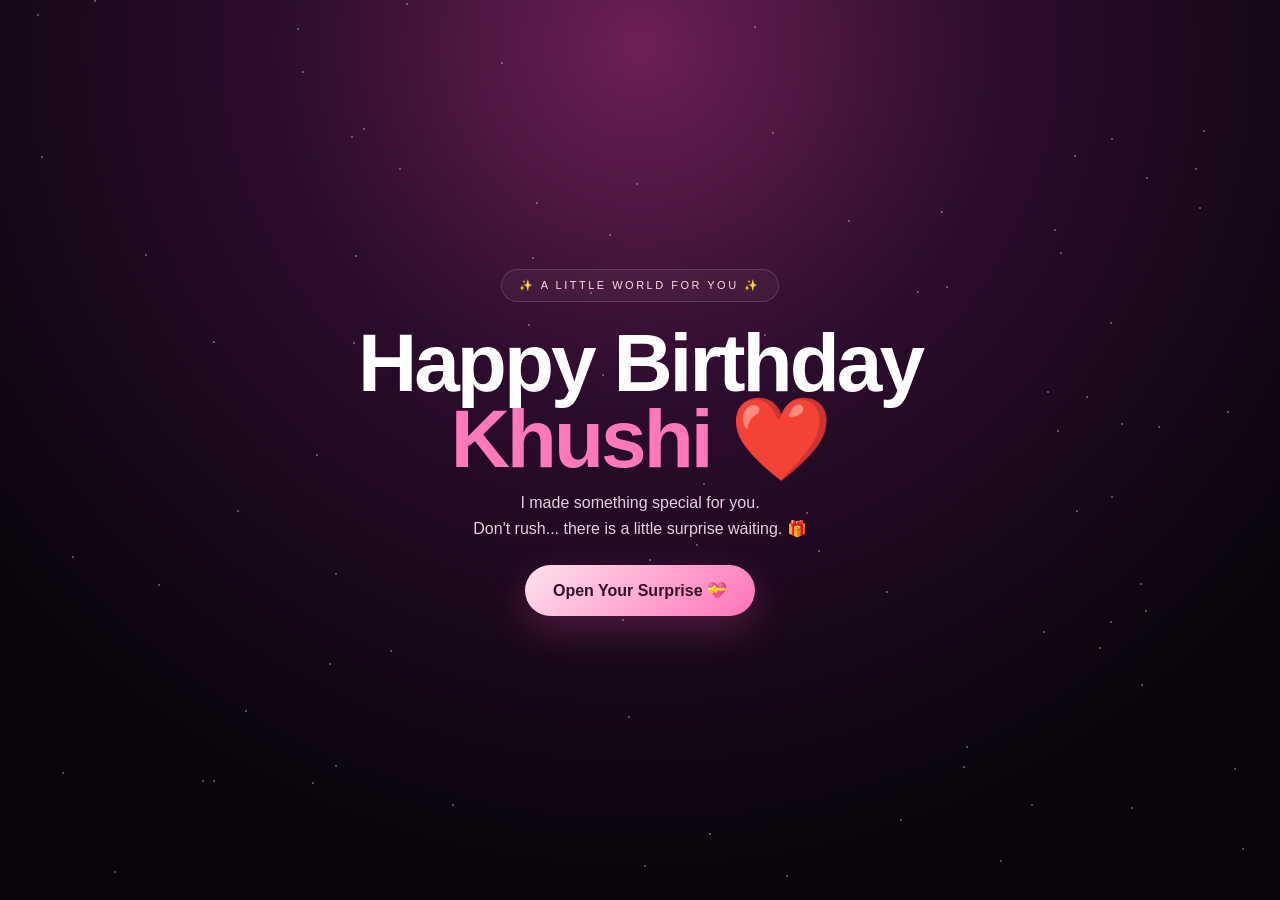
==== commit 9bb7113d: "Rename Khushi_Birthday_NEW_index.html to index.html" ====
--- a/index.html
+++ b/index.html
@@ -2,306 +2,452 @@
 <html lang="en">
 <head>
 <meta charset="UTF-8">
-<meta name="viewport" content="width=device-width,initial-scale=1.0,maximum-scale=1.0,user-scalable=no">
-<meta name="theme-color" content="#120612">
-<title>Happy Birthday Khushi ❤️</title>
+<meta name="viewport" content="width=device-width,initial-scale=1,maximum-scale=1,user-scalable=no">
+<meta name="theme-color" content="#09040b">
+<title>For Khushi ❤️</title>
 
 <style>
+:root{
+  --pink:#ff78b9;
+  --light:#ffe4f0;
+  --purple:#35112f;
+  --bg:#09040b;
+}
 *{box-sizing:border-box;-webkit-tap-highlight-color:transparent}
-html,body{margin:0;padding:0;min-height:100%;font-family:system-ui,-apple-system,Segoe UI,sans-serif}
+html,body{margin:0;padding:0;width:100%;min-height:100%;background:var(--bg)}
 body{
-  color:#fff;
+  color:white;
+  font-family:-apple-system,BlinkMacSystemFont,"Segoe UI",Roboto,sans-serif;
   overflow-x:hidden;
+}
+button{font:inherit}
+#app{
+  min-height:100vh;
   background:
-    radial-gradient(circle at 50% 0%,#6e2353 0%,#2a0d2a 38%,#080409 82%);
-}
-button{font:inherit}
+    radial-gradient(circle at 50% 5%,#6c2052 0%,#2b0c2c 34%,#09040b 78%);
+  position:relative;
+  overflow:hidden;
+}
 #stars{position:fixed;inset:0;pointer-events:none;z-index:0}
-.star{position:absolute;width:2px;height:2px;background:#fff;border-radius:50%;opacity:.55;animation:twinkle 2s infinite alternate}
-@keyframes twinkle{to{opacity:1;transform:scale(1.7)}}
-
-.page{
-  position:relative;z-index:2;min-height:100vh;display:none;
-  flex-direction:column;align-items:center;justify-content:center;
-  padding:28px 16px 45px;text-align:center;
-}
-.page.active{display:flex;animation:in .55s ease}
-@keyframes in{from{opacity:0;transform:translateY(15px)}to{opacity:1;transform:none}}
-
-.badge{
-  padding:10px 18px;border:1px solid #ffffff24;border-radius:999px;
-  background:#ffffff0b;color:#ffd6ea;letter-spacing:2px;font-size:11px;
-  backdrop-filter:blur(10px)
-}
-h1{font-size:clamp(48px,14vw,78px);line-height:.93;margin:24px 0 12px;letter-spacing:-3px}
-.pink{color:#ff83bf}
-.sub{color:#e8c8dc;line-height:1.6;font-size:16px;margin:0 0 22px}
-.btn{
-  border:0;border-radius:999px;padding:16px 27px;font-weight:800;
-  color:#351127;background:linear-gradient(135deg,#ffe0ed,#ff75b9);
-  box-shadow:0 12px 32px #ff68ae33;cursor:pointer
-}
-.btn:active{transform:scale(.95)}
-.smallbtn{
-  border:1px solid #ffffff22;border-radius:16px;padding:14px 18px;
-  background:#ffffff0d;color:#ffe3ef;font-weight:700;cursor:pointer
-}
-
-/* REAL CAKE */
-.cakeBox{
-  width:min(94vw,560px);position:relative;margin:22px auto 12px;
-  border-radius:24px;overflow:hidden;box-shadow:0 20px 70px #000b;
-  background:#170a16
-}
-.cakeBox img{
-  width:100%;display:block;height:auto;
-  transition:filter .6s ease,opacity .5s ease
-}
-.cakeBox.off img{filter:brightness(.93)}
-.hotspot{
-  position:absolute;width:12%;height:18%;border:0;background:transparent;
-  border-radius:50%;z-index:10;cursor:pointer
-}
-/* positions correspond to the five flames in khushi_real_cake.png */
-.h1{left:20%;top:3%}.h2{left:32%;top:0%}.h3{left:50%;top:0%}.h4{left:67%;top:2%}.h5{left:78%;top:4%}
-
-.extinguish{
-  position:absolute;inset:0;pointer-events:none;z-index:8
-}
+.star{
+  position:absolute;width:2px;height:2px;border-radius:50%;background:#fff;
+  opacity:.4;animation:blink 2s infinite alternate;
+}
+@keyframes blink{to{opacity:1;transform:scale(1.6)}}
+
+.scene{
+  min-height:100vh;
+  position:relative;
+  z-index:1;
+  display:none;
+  flex-direction:column;
+  align-items:center;
+  justify-content:center;
+  padding:30px 16px 45px;
+  text-align:center;
+}
+.scene.show{display:flex;animation:appear .55s ease}
+@keyframes appear{
+  from{opacity:0;transform:translateY(18px)}
+  to{opacity:1;transform:none}
+}
+
+.eyebrow{
+  padding:9px 17px;
+  border:1px solid #ffffff25;
+  background:#ffffff0a;
+  border-radius:999px;
+  color:#ffd9e9;
+  font-size:11px;
+  letter-spacing:2.5px;
+}
+.title{
+  font-size:clamp(46px,14vw,82px);
+  line-height:.92;
+  letter-spacing:-3px;
+  margin:23px 0 14px;
+  font-weight:850;
+}
+.title .name{color:var(--pink)}
+.lead{
+  color:#e9ccdc;
+  font-size:16px;
+  line-height:1.65;
+  margin:0 0 22px;
+}
+.primary{
+  border:0;
+  border-radius:999px;
+  padding:16px 28px;
+  background:linear-gradient(135deg,#ffe1ee,#ff73b8);
+  color:#341126;
+  font-weight:800;
+  box-shadow:0 13px 38px #ff5baa3d;
+}
+.primary:active,.secondary:active{transform:scale(.95)}
+
+.cake-title{
+  font-size:clamp(27px,8vw,40px);
+  margin:17px 0 6px;
+}
+.cake-title span{color:#ff9acb}
+
+.cakeFrame{
+  width:min(96vw,610px);
+  margin:15px auto 13px;
+  position:relative;
+  border-radius:25px;
+  overflow:hidden;
+  background:#160b15;
+  box-shadow:0 25px 80px #000b;
+  border:1px solid #ffffff17;
+}
+.cakeFrame img{
+  width:100%;
+  display:block;
+}
+.cakeFrame.dim img{filter:brightness(.82)}
+
+.flameButton{
+  position:absolute;
+  width:17%;
+  height:22%;
+  background:transparent;
+  border:0;
+  border-radius:50%;
+  z-index:10;
+}
+/* Touch zones above each candle */
+.f0{left:15%;top:0}
+.f1{left:30%;top:0}
+.f2{left:46%;top:0}
+.f3{left:62%;top:0}
+.f4{left:76%;top:0}
+
+.dead{
+  position:absolute;
+  width:7%;
+  height:10%;
+  border-radius:50%;
+  background:radial-gradient(circle,#120a13 15%,#090409 65%,transparent 70%);
+  opacity:0;
+  z-index:8;
+}
+.dead.on{opacity:.92}
+.d0{left:20%;top:8%}.d1{left:35%;top:5%}.d2{left:51%;top:4%}
+.d3{left:67%;top:7%}.d4{left:81%;top:9%}
+
 .smoke{
-  position:absolute;width:18px;height:38px;border-radius:50%;
-  border-left:3px solid #ffffff88;filter:blur(1px);
-  opacity:0;transform:translateY(12px) scale(.7);
-}
-.smoke.show{animation:smoke 1.3s ease-out forwards}
-@keyframes smoke{
-  0%{opacity:.8;transform:translateY(12px) scale(.6)}
-  100%{opacity:0;transform:translateY(-45px) scale(1.5)}
-}
-.darkFlame{
-  position:absolute;width:7%;height:8%;border-radius:50%;
-  background:radial-gradient(circle,#241224,#0b070b 70%,transparent 72%);
-  opacity:0;z-index:9
-}
-.darkFlame.show{opacity:.95}
-.f1{left:22.5%;top:8%}.f2{left:34%;top:5%}.f3{left:51.5%;top:4%}.f4{left:68.5%;top:8%}.f5{left:80%;top:9%}
-
-.candleStatus{
-  margin:10px 0 13px;padding:10px 17px;border-radius:999px;
-  background:#ffffff0d;border:1px solid #ffffff18;color:#ffd7e9
-}
-.actions{display:flex;gap:10px;width:min(94vw,560px)}
-.actions button{flex:1;min-height:54px}
-.magic{background:#ffffff0b;color:#ffd8e9;border:1px solid #ff82bd55}
-
-.next{
-  display:none;margin-top:15px
-}
-.next.show{display:inline-block}
-
-.message{
-  width:min(94vw,520px);padding:25px 20px;border-radius:25px;
-  background:#ffffff0b;border:1px solid #ffffff18;box-shadow:0 20px 60px #0008
-}
-.message h2{color:#ff9bca;font-size:32px;margin:5px 0 15px}
-.message p{color:#f4dce8;font-size:16px;line-height:1.75}
-.signature{font-family:cursive;color:#ff9bc9;font-size:22px;margin-top:20px}
-
-.photos{display:grid;grid-template-columns:1fr 1fr;gap:10px;width:min(94vw,520px);margin-top:20px}
-.photos img{width:100%;height:270px;object-fit:cover;border-radius:20px;box-shadow:0 12px 35px #0009}
+  position:absolute;
+  width:8%;
+  height:18%;
+  border-left:3px solid #fff7;
+  border-radius:50%;
+  opacity:0;
+  z-index:9;
+}
+.smoke.on{animation:rise 1.25s ease-out forwards}
+.s0{left:21%;top:3%}.s1{left:36%;top:0}.s2{left:52%;top:0}
+.s3{left:68%;top:3%}.s4{left:82%;top:4%}
+@keyframes rise{
+  0%{opacity:.75;transform:translateY(10px) scale(.5)}
+  100%{opacity:0;transform:translateY(-48px) scale(1.5)}
+}
+
+.status{
+  padding:10px 18px;
+  border-radius:999px;
+  border:1px solid #ffffff19;
+  background:#ffffff0a;
+  color:#ffd6e8;
+  margin:4px 0 13px;
+}
+.controls{
+  display:flex;
+  gap:10px;
+  width:min(96vw,610px);
+}
+.controls button{
+  flex:1;
+  min-height:54px;
+}
+.secondary{
+  border:1px solid #ff83be66;
+  border-radius:17px;
+  background:#ffffff0a;
+  color:#ffe1ee;
+  font-weight:800;
+}
+.next{display:none;margin-top:14px}
+.next.visible{display:block}
+
+.card{
+  width:min(94vw,570px);
+  padding:27px 21px;
+  border-radius:28px;
+  background:linear-gradient(145deg,#fff7fb,#ffe6f0);
+  color:#4b2136;
+  box-shadow:0 25px 70px #000a;
+  text-align:left;
+}
+.card .tiny{
+  color:#a85a7d;
+  font-size:11px;
+  letter-spacing:2px;
+}
+.card h2{
+  font-family:Georgia,serif;
+  font-size:34px;
+  margin:13px 0 16px;
+  color:#632642;
+}
+.card p{
+  font-family:Georgia,serif;
+  font-size:16px;
+  line-height:1.8;
+}
+.card .sign{
+  text-align:center;
+  color:#85395e;
+  font-family:cursive;
+  font-size:21px;
+}
+
+.gallery{
+  width:min(94vw,570px);
+  display:grid;
+  grid-template-columns:1fr 1fr;
+  gap:10px;
+  margin-top:15px;
+}
+.gallery img{
+  width:100%;
+  height:280px;
+  object-fit:cover;
+  border-radius:20px;
+  box-shadow:0 15px 45px #0009;
+}
+
+.heart{
+  font-size:62px;
+  margin-top:16px;
+  animation:pulse 1.4s infinite;
+}
+@keyframes pulse{50%{transform:scale(1.14)}}
+
+.confetti{
+  position:fixed;
+  z-index:100;
+  top:-30px;
+  pointer-events:none;
+  animation:drop 3.4s linear forwards;
+}
+@keyframes drop{
+  to{transform:translateY(110vh) rotate(720deg);opacity:0}
+}
 
 @media(max-width:430px){
-  .photos img{height:235px}
-  .actions{flex-direction:column}
+  .controls{flex-direction:column}
+  .gallery img{height:235px}
 }
 </style>
 </head>
 
 <body>
-
+<div id="app">
 <div id="stars"></div>
 
-<!-- WELCOME -->
-<section id="welcome" class="page active">
-  <div class="badge">✨ A LITTLE SURPRISE FOR YOU ✨</div>
-  <h1>Happy Birthday<br><span class="pink">Khushi</span> ❤️</h1>
-  <p class="sub">Someone made this little world<br>just for you... 💕</p>
-  <button class="btn" onclick="openCake()">Tap to open 🎁</button>
+<!-- INTRO -->
+<section id="intro" class="scene show">
+  <div class="eyebrow">✨ A LITTLE WORLD FOR YOU ✨</div>
+  <div class="title">Happy Birthday<br><span class="name">Khushi</span> ❤️</div>
+  <p class="lead">
+    I made something special for you.<br>
+    Don't rush... there is a little surprise waiting. 🎁
+  </p>
+  <button class="primary" onclick="go('cake')">Open Your Surprise 💝</button>
 </section>
 
 <!-- CAKE -->
-<section id="cakePage" class="page">
-  <div class="badge">🎂 MAKE A WISH 🎂</div>
-  <p class="sub">A real birthday cake just for you.<br>Tap the burning candles to blow them out 🔥</p>
-
-  <div class="cakeBox" id="cakeBox">
-    <img id="cakeImg" src="khushi_real_cake.png" alt="Birthday cake for Khushi">
-
-    <div class="extinguish">
-      <div class="darkFlame f1" id="d1"></div>
-      <div class="darkFlame f2" id="d2"></div>
-      <div class="darkFlame f3" id="d3"></div>
-      <div class="darkFlame f4" id="d4"></div>
-      <div class="darkFlame f5" id="d5"></div>
-
-      <div class="smoke" id="s1" style="left:25%;top:5%"></div>
-      <div class="smoke" id="s2" style="left:37%;top:2%"></div>
-      <div class="smoke" id="s3" style="left:54%;top:1%"></div>
-      <div class="smoke" id="s4" style="left:71%;top:5%"></div>
-      <div class="smoke" id="s5" style="left:82%;top:6%"></div>
+<section id="cake" class="scene">
+  <div class="eyebrow">01 · MAKE A WISH</div>
+  <h2 class="cake-title">This cake is <span>for you</span> 🎂</h2>
+  <p class="lead">
+    The candles are burning 🔥<br>
+    Tap a flame to blow it out.
+  </p>
+
+  <div class="cakeFrame" id="cakeFrame">
+    <img src="khushi_real_cake.png" alt="Birthday cake">
+
+    <div class="dead d0" id="dead0"></div>
+    <div class="dead d1" id="dead1"></div>
+    <div class="dead d2" id="dead2"></div>
+    <div class="dead d3" id="dead3"></div>
+    <div class="dead d4" id="dead4"></div>
+
+    <div class="smoke s0" id="smoke0"></div>
+    <div class="smoke s1" id="smoke1"></div>
+    <div class="smoke s2" id="smoke2"></div>
+    <div class="smoke s3" id="smoke3"></div>
+    <div class="smoke s4" id="smoke4"></div>
+
+    <button class="flameButton f0" onclick="putOut(0)"></button>
+    <button class="flameButton f1" onclick="putOut(1)"></button>
+    <button class="flameButton f2" onclick="putOut(2)"></button>
+    <button class="flameButton f3" onclick="putOut(3)"></button>
+    <button class="flameButton f4" onclick="putOut(4)"></button>
+  </div>
+
+  <div class="status">🔥 Still burning: <b id="remaining">5</b></div>
+
+  <div class="controls">
+    <button class="primary" onclick="blowOne()">💨 Blow Next</button>
+    <button class="secondary" onclick="blowAll()">✨ Blow All</button>
+  </div>
+
+  <button id="next" class="primary next" onclick="go('letter')">
+    Continue to your letter 💌
+  </button>
+</section>
+
+<!-- LETTER -->
+<section id="letter" class="scene">
+  <div class="eyebrow">02 · JUST FOR KHUSHI</div>
+
+  <div class="card">
+    <div class="tiny">A LITTLE MESSAGE FROM THE HEART</div>
+    <h2>Dear Khushi ❤️</h2>
+
+    <p>
+      Aaj ka din tumhare naam hai. 🎂
+      Dil se wish hai ki tumhari life mein hamesha
+      happiness, peace, success aur bahut saari
+      beautiful memories rahein.
+    </p>
+
+    <p>
+      Tumhari smile hamesha aise hi rahe,
+      tumhare saare dreams poore ho,
+      aur har naya saal tumhare liye
+      pichhle saal se bhi zyada khoobsurat ho. ✨
+    </p>
+
+    <p>
+      Bas ek baat kabhi mat bhoolna —
+      <b>you are genuinely special.</b> ❤️
+    </p>
+
+    <div class="sign">
+      Happy Birthday, Khushi! 🎉<br>
+      Stay happy. Stay smiling. ❤️
     </div>
-
-    <button class="hotspot h1" onclick="extinguish(0)" aria-label="Candle 1"></button>
-    <button class="hotspot h2" onclick="extinguish(1)" aria-label="Candle 2"></button>
-    <button class="hotspot h3" onclick="extinguish(2)" aria-label="Candle 3"></button>
-    <button class="hotspot h4" onclick="extinguish(3)" aria-label="Candle 4"></button>
-    <button class="hotspot h5" onclick="extinguish(4)" aria-label="Candle 5"></button>
   </div>
 
-  <div class="candleStatus">🔥 Candles still burning: <b id="left">5</b></div>
-
-  <div class="actions">
-    <button class="btn" onclick="blowNext()">💨 Blow next candle</button>
-    <button class="smallbtn magic" onclick="magicBlow()">✨ Magic blow — all</button>
-  </div>
-
-  <button id="nextBtn" class="btn next" onclick="openMessage()">Open your letter 💌</button>
+  <button class="primary" style="margin-top:20px" onclick="go('memories')">
+    One More Surprise 📸
+  </button>
 </section>
 
-<!-- MESSAGE -->
-<section id="messagePage" class="page">
-  <div class="badge">💌 A MESSAGE FOR YOU</div>
-
-  <div class="message">
-    <h2>Dear Khushi ❤️</h2>
-    <p>Wishing you a very Happy Birthday! 🎂✨</p>
-    <p>
-      May your smile always stay this beautiful, may every dream
-      you see come true, and may your life always be filled with
-      happiness, love and beautiful moments. 🌸
-    </p>
-    <p>
-      You deserve all the happiness in the world.
-      Keep smiling, keep shining and always stay the amazing
-      person you are. ❤️
-    </p>
-    <p>
-      Bas aaj ka din poora enjoy karna...
-      kyunki aaj ka din sirf <b>Khushi</b> ke naam hai. 🥰🎉
-    </p>
-    <div class="signature">Happy Birthday Khushi 🎂❤️</div>
-  </div>
-
-  <div class="photos">
+<!-- MEMORIES -->
+<section id="memories" class="scene">
+  <div class="eyebrow">03 · YOUR MEMORIES</div>
+  <h2 class="cake-title">Beautiful moments ❤️</h2>
+
+  <div class="gallery">
     <img src="khushi1.jpg" alt="Khushi">
     <img src="khushi2.jpg" alt="Khushi">
   </div>
 
-  <button class="btn" style="margin-top:22px" onclick="location.reload()">Play again ↻</button>
+  <div class="heart">❤️</div>
+  <p class="lead">
+    Keep smiling, Khushi.<br>
+    Today is your day. 🌸
+  </p>
+
+  <button class="primary" onclick="location.reload()">Replay the surprise ↻</button>
 </section>
 
 <script>
 /* stars */
 const stars=document.getElementById("stars");
-for(let i=0;i<85;i++){
-  const s=document.createElement("span");
+for(let i=0;i<90;i++){
+  const s=document.createElement("i");
   s.className="star";
   s.style.left=Math.random()*100+"%";
   s.style.top=Math.random()*100+"%";
-  s.style.animationDelay=(Math.random()*2)+"s";
+  s.style.animationDelay=Math.random()*2+"s";
   stars.appendChild(s);
 }
 
-/* screens */
-function show(id){
-  document.querySelectorAll(".page").forEach(x=>x.classList.remove("active"));
-  document.getElementById(id).classList.add("active");
-  window.scrollTo(0,0);
-}
-
-function openCake(){show("cakePage")}
-function openMessage(){show("messagePage")}
-
-/* candle logic */
-let off=[false,false,false,false,false];
-
-const dark=[
-  document.getElementById("d1"),
-  document.getElementById("d2"),
-  document.getElementById("d3"),
-  document.getElementById("d4"),
-  document.getElementById("d5")
-];
-
-const smoke=[
-  document.getElementById("s1"),
-  document.getElementById("s2"),
-  document.getElementById("s3"),
-  document.getElementById("s4"),
-  document.getElementById("s5")
-];
-
-function extinguish(i){
-  if(off[i]) return;
-
-  off[i]=true;
-  dark[i].classList.add("show");
-  smoke[i].classList.remove("show");
-  void smoke[i].offsetWidth;
-  smoke[i].classList.add("show");
-
-  updateCount();
-
-  if(off.every(Boolean)){
-    setTimeout(finished,700);
+/* navigation */
+function go(id){
+  document.querySelectorAll(".scene").forEach(x=>x.classList.remove("show"));
+  document.getElementById(id).classList.add("show");
+  window.scrollTo({top:0,behavior:"smooth"});
+}
+
+/* candles */
+let candles=[false,false,false,false,false];
+
+function putOut(i){
+  if(candles[i]) return;
+
+  candles[i]=true;
+
+  document.getElementById("dead"+i).classList.add("on");
+
+  const smoke=document.getElementById("smoke"+i);
+  smoke.classList.remove("on");
+  void smoke.offsetWidth;
+  smoke.classList.add("on");
+
+  update();
+
+  if(candles.every(Boolean)){
+    setTimeout(finished,650);
   }
 }
 
-function updateCount(){
-  document.getElementById("left").textContent=off.filter(x=>!x).length;
-}
-
-function blowNext(){
-  const i=off.findIndex(x=>!x);
-  if(i!==-1) extinguish(i);
-}
-
-function magicBlow(){
-  off.forEach((v,i)=>{
-    if(!v){
-      setTimeout(()=>extinguish(i),i*260);
+function update(){
+  document.getElementById("remaining").textContent=
+    candles.filter(x=>!x).length;
+}
+
+function blowOne(){
+  const i=candles.findIndex(x=>!x);
+  if(i!==-1) putOut(i);
+}
+
+function blowAll(){
+  candles.forEach((x,i)=>{
+    if(!x){
+      setTimeout(()=>putOut(i),i*250);
     }
   });
 }
 
 function finished(){
-  document.getElementById("nextBtn").classList.add("show");
-  confetti();
-}
-
-function confetti(){
-  const symbols=["❤️","💕","✨","🎉","🎊","🌸","💖","⭐"];
-  for(let i=0;i<55;i++){
-    const c=document.createElement("div");
-    c.style.position="fixed";
-    c.style.zIndex="999";
-    c.style.left=Math.random()*100+"%";
-    c.style.top="-25px";
-    c.style.fontSize=(14+Math.random()*18)+"px";
-    c.style.pointerEvents="none";
-    c.textContent=symbols[Math.floor(Math.random()*symbols.length)];
-    c.animate(
-      [
-        {transform:"translateY(0) rotate(0)",opacity:1},
-        {transform:"translateY(110vh) rotate(720deg)",opacity:0}
-      ],
-      {duration:2500+Math.random()*1800,delay:Math.random()*800,easing:"linear"}
-    );
-    document.body.appendChild(c);
-    setTimeout(()=>c.remove(),5000);
+  document.getElementById("cakeFrame").classList.add("dim");
+  document.getElementById("next").classList.add("visible");
+  celebrate();
+}
+
+/* celebration */
+function celebrate(){
+  const icons=["❤️","💕","✨","🎉","🎊","💖","🌸","⭐"];
+  for(let i=0;i<65;i++){
+    const el=document.createElement("span");
+    el.className="confetti";
+    el.textContent=icons[Math.floor(Math.random()*icons.length)];
+    el.style.left=Math.random()*100+"%";
+    el.style.fontSize=(14+Math.random()*18)+"px";
+    el.style.animationDelay=Math.random()*1.2+"s";
+    document.body.appendChild(el);
+    setTimeout(()=>el.remove(),4500);
   }
 }
 </script>
-
+</div>
 </body>
 </html>
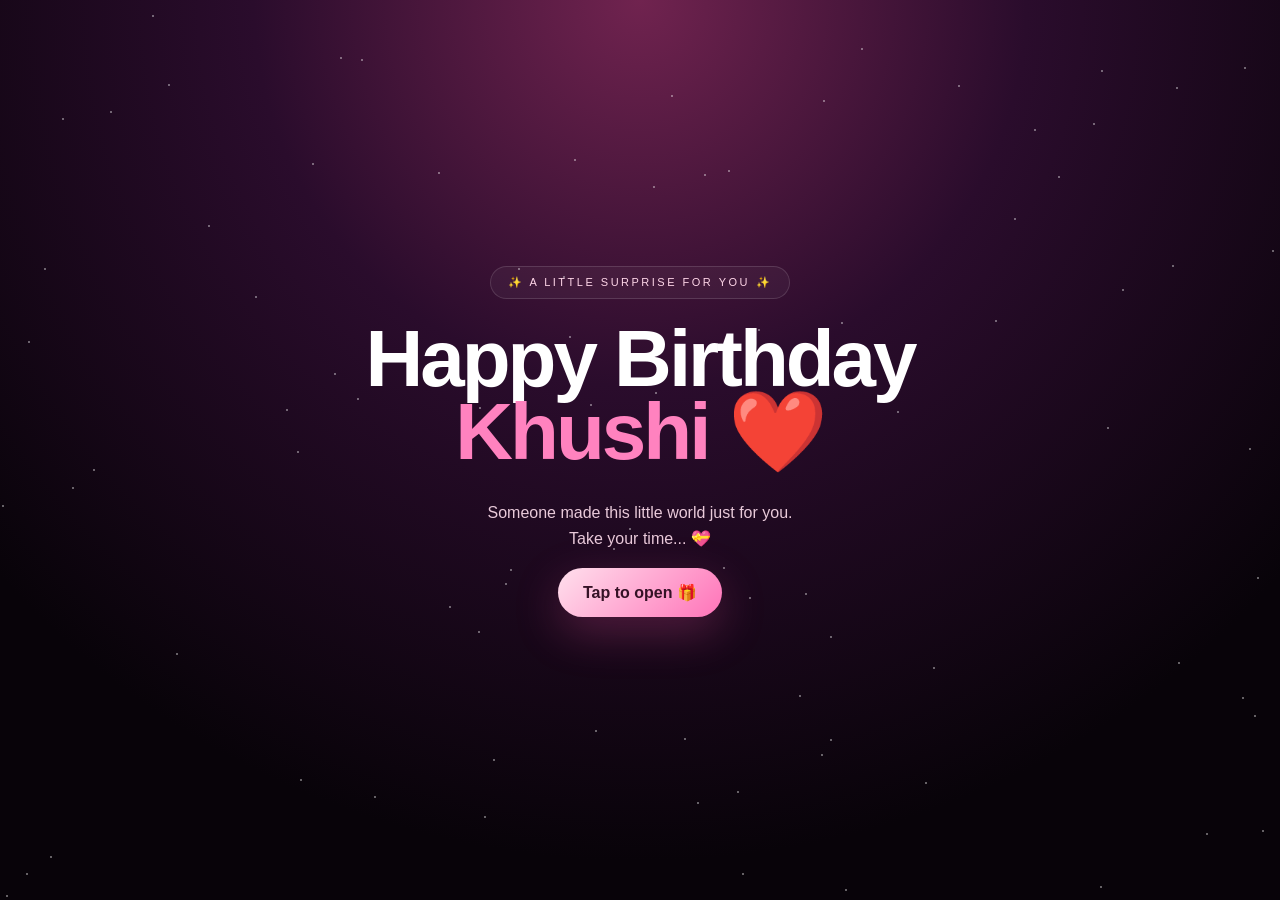
==== commit 1661551c: "Rename index-1.html to index.html" ====
--- a/index.html
+++ b/index.html
@@ -3,253 +3,97 @@
 <head>
 <meta charset="UTF-8">
 <meta name="viewport" content="width=device-width,initial-scale=1,maximum-scale=1,user-scalable=no">
-<meta name="theme-color" content="#09040b">
-<title>For Khushi ❤️</title>
-
+<meta name="theme-color" content="#080309">
+<title>Happy Birthday Khushi ❤️</title>
 <style>
-:root{
-  --pink:#ff78b9;
-  --light:#ffe4f0;
-  --purple:#35112f;
-  --bg:#09040b;
-}
 *{box-sizing:border-box;-webkit-tap-highlight-color:transparent}
-html,body{margin:0;padding:0;width:100%;min-height:100%;background:var(--bg)}
-body{
-  color:white;
-  font-family:-apple-system,BlinkMacSystemFont,"Segoe UI",Roboto,sans-serif;
-  overflow-x:hidden;
-}
+html,body{margin:0;min-height:100%;background:#080309}
+body{font-family:-apple-system,BlinkMacSystemFont,"Segoe UI",sans-serif;color:#fff;overflow-x:hidden}
 button{font:inherit}
-#app{
-  min-height:100vh;
-  background:
-    radial-gradient(circle at 50% 5%,#6c2052 0%,#2b0c2c 34%,#09040b 78%);
-  position:relative;
-  overflow:hidden;
-}
-#stars{position:fixed;inset:0;pointer-events:none;z-index:0}
-.star{
-  position:absolute;width:2px;height:2px;border-radius:50%;background:#fff;
-  opacity:.4;animation:blink 2s infinite alternate;
-}
-@keyframes blink{to{opacity:1;transform:scale(1.6)}}
-
-.scene{
-  min-height:100vh;
-  position:relative;
-  z-index:1;
-  display:none;
-  flex-direction:column;
-  align-items:center;
-  justify-content:center;
-  padding:30px 16px 45px;
-  text-align:center;
-}
-.scene.show{display:flex;animation:appear .55s ease}
-@keyframes appear{
-  from{opacity:0;transform:translateY(18px)}
-  to{opacity:1;transform:none}
-}
-
-.eyebrow{
-  padding:9px 17px;
-  border:1px solid #ffffff25;
-  background:#ffffff0a;
-  border-radius:999px;
-  color:#ffd9e9;
-  font-size:11px;
-  letter-spacing:2.5px;
-}
-.title{
-  font-size:clamp(46px,14vw,82px);
-  line-height:.92;
-  letter-spacing:-3px;
-  margin:23px 0 14px;
-  font-weight:850;
-}
-.title .name{color:var(--pink)}
-.lead{
-  color:#e9ccdc;
-  font-size:16px;
-  line-height:1.65;
-  margin:0 0 22px;
-}
-.primary{
-  border:0;
-  border-radius:999px;
-  padding:16px 28px;
-  background:linear-gradient(135deg,#ffe1ee,#ff73b8);
-  color:#341126;
-  font-weight:800;
-  box-shadow:0 13px 38px #ff5baa3d;
-}
+#app{min-height:100vh;position:relative;overflow:hidden;background:radial-gradient(circle at 50% 0,#70234f,#2a0c2c 35%,#080309 78%)}
+#stars{position:fixed;inset:0;pointer-events:none}
+.star{position:absolute;width:2px;height:2px;background:#fff;border-radius:50%;opacity:.5;animation:twinkle 2s infinite alternate}
+@keyframes twinkle{to{opacity:1;transform:scale(1.7)}}
+.scene{display:none;min-height:100vh;padding:28px 15px 45px;position:relative;z-index:2;align-items:center;justify-content:center;flex-direction:column;text-align:center}
+.scene.show{display:flex;animation:in .55s ease}
+@keyframes in{from{opacity:0;transform:translateY(15px)}to{opacity:1;transform:none}}
+.eyebrow{padding:9px 17px;border:1px solid #fff2;border-radius:99px;background:#ffffff0a;color:#ffd7e9;font-size:11px;letter-spacing:2.5px}
+.title{font-size:clamp(45px,14vw,80px);line-height:.92;letter-spacing:-3px;font-weight:850;margin:23px 0 15px}
+.pink{color:#ff82bf}
+.lead{color:#e9cada;line-height:1.65;font-size:16px}
+.primary,.secondary{border-radius:999px;padding:15px 25px;font-weight:800;cursor:pointer}
+.primary{border:0;background:linear-gradient(135deg,#ffe0ed,#ff73b8);color:#351226;box-shadow:0 15px 45px #ff5baa40}
+.secondary{border:1px solid #ff86c466;background:#ffffff0a;color:#ffe3ef}
 .primary:active,.secondary:active{transform:scale(.95)}
 
-.cake-title{
-  font-size:clamp(27px,8vw,40px);
-  margin:17px 0 6px;
-}
-.cake-title span{color:#ff9acb}
-
-.cakeFrame{
-  width:min(96vw,610px);
-  margin:15px auto 13px;
-  position:relative;
-  border-radius:25px;
-  overflow:hidden;
-  background:#160b15;
-  box-shadow:0 25px 80px #000b;
-  border:1px solid #ffffff17;
-}
-.cakeFrame img{
-  width:100%;
-  display:block;
-}
-.cakeFrame.dim img{filter:brightness(.82)}
-
-.flameButton{
-  position:absolute;
-  width:17%;
-  height:22%;
-  background:transparent;
-  border:0;
-  border-radius:50%;
-  z-index:10;
-}
-/* Touch zones above each candle */
-.f0{left:15%;top:0}
-.f1{left:30%;top:0}
-.f2{left:46%;top:0}
-.f3{left:62%;top:0}
-.f4{left:76%;top:0}
-
-.dead{
-  position:absolute;
-  width:7%;
-  height:10%;
-  border-radius:50%;
-  background:radial-gradient(circle,#120a13 15%,#090409 65%,transparent 70%);
-  opacity:0;
-  z-index:8;
-}
-.dead.on{opacity:.92}
-.d0{left:20%;top:8%}.d1{left:35%;top:5%}.d2{left:51%;top:4%}
-.d3{left:67%;top:7%}.d4{left:81%;top:9%}
-
-.smoke{
-  position:absolute;
-  width:8%;
-  height:18%;
-  border-left:3px solid #fff7;
-  border-radius:50%;
-  opacity:0;
-  z-index:9;
-}
-.smoke.on{animation:rise 1.25s ease-out forwards}
-.s0{left:21%;top:3%}.s1{left:36%;top:0}.s2{left:52%;top:0}
-.s3{left:68%;top:3%}.s4{left:82%;top:4%}
-@keyframes rise{
-  0%{opacity:.75;transform:translateY(10px) scale(.5)}
-  100%{opacity:0;transform:translateY(-48px) scale(1.5)}
-}
-
-.status{
-  padding:10px 18px;
-  border-radius:999px;
-  border:1px solid #ffffff19;
-  background:#ffffff0a;
-  color:#ffd6e8;
-  margin:4px 0 13px;
-}
-.controls{
-  display:flex;
-  gap:10px;
-  width:min(96vw,610px);
-}
-.controls button{
-  flex:1;
-  min-height:54px;
-}
-.secondary{
-  border:1px solid #ff83be66;
-  border-radius:17px;
-  background:#ffffff0a;
-  color:#ffe1ee;
-  font-weight:800;
-}
+.cakeTitle{font-size:clamp(28px,8vw,42px);margin:17px 0 5px}
+.cakeBox{
+ width:min(94vw,600px);position:relative;margin:15px auto;
+ border-radius:25px;overflow:hidden;background:#050207;
+ box-shadow:0 25px 80px #000b;border:1px solid #ffffff18;
+}
+.cakePhoto{display:block;width:100%;height:auto;min-height:300px;object-fit:cover}
+.cakeShade{position:absolute;inset:0;background:radial-gradient(circle at 50% 40%,transparent 15%,#0004 80%);pointer-events:none}
+
+/* five real-looking animated candle overlays */
+.candle{
+ position:absolute;width:8px;height:82px;border-radius:5px 5px 3px 3px;
+ background:repeating-linear-gradient(135deg,#ff5f9f 0 7px,#fff 7px 12px);
+ box-shadow:inset -2px 0 2px #0003,0 2px 4px #0008;
+ transform:translateX(-50%);
+ cursor:pointer;z-index:5;
+}
+.candle:after{
+ content:"";position:absolute;left:50%;bottom:-5px;width:13px;height:7px;
+ transform:translateX(-50%);border-radius:50%;background:#ffe7d0;
+}
+.candle .flame{
+ position:absolute;left:50%;top:-35px;width:18px;height:31px;
+ transform:translateX(-50%);
+ background:radial-gradient(ellipse at 50% 75%,#fff 0 18%,#ffd35a 35%,#ff7a16 62%,transparent 70%);
+ border-radius:50% 50% 50% 50% / 65% 65% 35% 35%;
+ filter:drop-shadow(0 0 8px #ffb52c);
+ animation:flicker .11s infinite alternate;
+}
+.candle .flame:after{
+ content:"";position:absolute;left:5px;top:4px;width:8px;height:18px;
+ background:#fff;border-radius:50%;opacity:.8;
+}
+@keyframes flicker{
+ from{transform:translateX(-50%) rotate(-3deg) scale(.94)}
+ to{transform:translateX(-50%) rotate(4deg) scale(1.07)}
+}
+.candle.off{opacity:.72}
+.candle.off .flame{display:none}
+.candle.off:before{
+ content:"";position:absolute;left:50%;top:-22px;width:3px;height:30px;
+ background:linear-gradient(#ddd0, #ddd9, transparent);
+ filter:blur(1px);transform:translateX(-50%);animation:smoke 1.2s forwards
+}
+@keyframes smoke{to{opacity:0;transform:translate(-50%,-35px) scale(1.8)}}
+
+/* positions on the cake image */
+.c1{left:31%;top:35%}.c2{left:41%;top:29%}.c3{left:51%;top:27%}.c4{left:61%;top:30%}.c5{left:70%;top:35%}
+
+.status{padding:10px 17px;border-radius:99px;border:1px solid #fff2;background:#ffffff0a;color:#ffd8e8}
+.controls{display:flex;gap:10px;width:min(94vw,600px);margin-top:10px}
+.controls>*{flex:1}
 .next{display:none;margin-top:14px}
-.next.visible{display:block}
-
-.card{
-  width:min(94vw,570px);
-  padding:27px 21px;
-  border-radius:28px;
-  background:linear-gradient(145deg,#fff7fb,#ffe6f0);
-  color:#4b2136;
-  box-shadow:0 25px 70px #000a;
-  text-align:left;
-}
-.card .tiny{
-  color:#a85a7d;
-  font-size:11px;
-  letter-spacing:2px;
-}
-.card h2{
-  font-family:Georgia,serif;
-  font-size:34px;
-  margin:13px 0 16px;
-  color:#632642;
-}
-.card p{
-  font-family:Georgia,serif;
-  font-size:16px;
-  line-height:1.8;
-}
-.card .sign{
-  text-align:center;
-  color:#85395e;
-  font-family:cursive;
-  font-size:21px;
-}
-
-.gallery{
-  width:min(94vw,570px);
-  display:grid;
-  grid-template-columns:1fr 1fr;
-  gap:10px;
-  margin-top:15px;
-}
-.gallery img{
-  width:100%;
-  height:280px;
-  object-fit:cover;
-  border-radius:20px;
-  box-shadow:0 15px 45px #0009;
-}
-
-.heart{
-  font-size:62px;
-  margin-top:16px;
-  animation:pulse 1.4s infinite;
-}
-@keyframes pulse{50%{transform:scale(1.14)}}
-
-.confetti{
-  position:fixed;
-  z-index:100;
-  top:-30px;
-  pointer-events:none;
-  animation:drop 3.4s linear forwards;
-}
-@keyframes drop{
-  to{transform:translateY(110vh) rotate(720deg);opacity:0}
-}
-
-@media(max-width:430px){
-  .controls{flex-direction:column}
-  .gallery img{height:235px}
-}
+.next.show{display:inline-block}
+
+.card{width:min(94vw,570px);padding:27px 21px;border-radius:28px;background:linear-gradient(145deg,#fff7fb,#ffe5f0);color:#4a2035;box-shadow:0 25px 70px #000a;text-align:left}
+.card small{color:#a35478;letter-spacing:2px}
+.card h2{font:34px Georgia,serif;color:#672642;margin:12px 0}
+.card p{font:16px Georgia,serif;line-height:1.8}
+.sign{text-align:center;font:21px cursive;color:#87375d}
+
+.gallery{width:min(94vw,570px);display:grid;grid-template-columns:1fr 1fr;gap:10px;margin-top:15px}
+.gallery img{width:100%;height:280px;object-fit:cover;border-radius:20px;box-shadow:0 15px 45px #0009}
+.heart{font-size:60px;animation:pulse 1.4s infinite}
+@keyframes pulse{50%{transform:scale(1.15)}}
+.confetti{position:fixed;top:-30px;z-index:50;pointer-events:none;animation:fall 3.5s linear forwards}
+@keyframes fall{to{transform:translateY(110vh) rotate(720deg);opacity:0}}
+@media(max-width:430px){.controls{flex-direction:column}.gallery img{height:235px}.candle{height:68px}.c1{top:37%}.c2{top:33%}.c3{top:31%}.c4{top:34%}.c5{top:37%}}
 </style>
 </head>
 
@@ -257,195 +101,125 @@
 <div id="app">
 <div id="stars"></div>
 
-<!-- INTRO -->
 <section id="intro" class="scene show">
-  <div class="eyebrow">✨ A LITTLE WORLD FOR YOU ✨</div>
-  <div class="title">Happy Birthday<br><span class="name">Khushi</span> ❤️</div>
-  <p class="lead">
-    I made something special for you.<br>
-    Don't rush... there is a little surprise waiting. 🎁
-  </p>
-  <button class="primary" onclick="go('cake')">Open Your Surprise 💝</button>
-</section>
-
-<!-- CAKE -->
+ <div class="eyebrow">✨ A LITTLE SURPRISE FOR YOU ✨</div>
+ <div class="title">Happy Birthday<br><span class="pink">Khushi</span> ❤️</div>
+ <p class="lead">Someone made this little world just for you.<br>Take your time... 💝</p>
+ <button class="primary" onclick="showScene('cake')">Tap to open 🎁</button>
+</section>
+
 <section id="cake" class="scene">
-  <div class="eyebrow">01 · MAKE A WISH</div>
-  <h2 class="cake-title">This cake is <span>for you</span> 🎂</h2>
-  <p class="lead">
-    The candles are burning 🔥<br>
-    Tap a flame to blow it out.
-  </p>
-
-  <div class="cakeFrame" id="cakeFrame">
-    <img src="khushi_real_cake.png" alt="Birthday cake">
-
-    <div class="dead d0" id="dead0"></div>
-    <div class="dead d1" id="dead1"></div>
-    <div class="dead d2" id="dead2"></div>
-    <div class="dead d3" id="dead3"></div>
-    <div class="dead d4" id="dead4"></div>
-
-    <div class="smoke s0" id="smoke0"></div>
-    <div class="smoke s1" id="smoke1"></div>
-    <div class="smoke s2" id="smoke2"></div>
-    <div class="smoke s3" id="smoke3"></div>
-    <div class="smoke s4" id="smoke4"></div>
-
-    <button class="flameButton f0" onclick="putOut(0)"></button>
-    <button class="flameButton f1" onclick="putOut(1)"></button>
-    <button class="flameButton f2" onclick="putOut(2)"></button>
-    <button class="flameButton f3" onclick="putOut(3)"></button>
-    <button class="flameButton f4" onclick="putOut(4)"></button>
-  </div>
-
-  <div class="status">🔥 Still burning: <b id="remaining">5</b></div>
-
-  <div class="controls">
-    <button class="primary" onclick="blowOne()">💨 Blow Next</button>
-    <button class="secondary" onclick="blowAll()">✨ Blow All</button>
-  </div>
-
-  <button id="next" class="primary next" onclick="go('letter')">
-    Continue to your letter 💌
-  </button>
-</section>
-
-<!-- LETTER -->
+ <div class="eyebrow">01 · MAKE A WISH</div>
+ <h2 class="cakeTitle">Make a wish first 🎂</h2>
+ <p class="lead">Tap the burning candles one by one.<br>If a tap doesn't work, use <b>Blow Next</b>.</p>
+
+ <div class="cakeBox" id="cakeBox">
+   <!-- CC0/public-domain cake photo from Wikimedia Commons -->
+   <img class="cakePhoto"
+         src="cake-1.jpg"
+        alt="Birthday cake">
+   <div class="cakeShade"></div>
+
+   <div class="candle c1" data-i="0" onclick="out(0)"><span class="flame"></span></div>
+   <div class="candle c2" data-i="1" onclick="out(1)"><span class="flame"></span></div>
+   <div class="candle c3" data-i="2" onclick="out(2)"><span class="flame"></span></div>
+   <div class="candle c4" data-i="3" onclick="out(3)"><span class="flame"></span></div>
+   <div class="candle c5" data-i="4" onclick="out(4)"><span class="flame"></span></div>
+ </div>
+
+ <div class="status">🔥 Candles burning: <b id="count">5</b></div>
+
+ <div class="controls">
+   <button class="primary" onclick="blowNext()">💨 Blow Next</button>
+   <button class="secondary" onclick="blowAll()">✨ Blow All</button>
+ </div>
+
+ <button id="next" class="primary next" onclick="showScene('letter')">Continue 💌</button>
+</section>
+
 <section id="letter" class="scene">
-  <div class="eyebrow">02 · JUST FOR KHUSHI</div>
-
-  <div class="card">
-    <div class="tiny">A LITTLE MESSAGE FROM THE HEART</div>
-    <h2>Dear Khushi ❤️</h2>
-
-    <p>
-      Aaj ka din tumhare naam hai. 🎂
-      Dil se wish hai ki tumhari life mein hamesha
-      happiness, peace, success aur bahut saari
-      beautiful memories rahein.
-    </p>
-
-    <p>
-      Tumhari smile hamesha aise hi rahe,
-      tumhare saare dreams poore ho,
-      aur har naya saal tumhare liye
-      pichhle saal se bhi zyada khoobsurat ho. ✨
-    </p>
-
-    <p>
-      Bas ek baat kabhi mat bhoolna —
-      <b>you are genuinely special.</b> ❤️
-    </p>
-
-    <div class="sign">
-      Happy Birthday, Khushi! 🎉<br>
-      Stay happy. Stay smiling. ❤️
-    </div>
-  </div>
-
-  <button class="primary" style="margin-top:20px" onclick="go('memories')">
-    One More Surprise 📸
-  </button>
-</section>
-
-<!-- MEMORIES -->
+ <div class="eyebrow">02 · A MESSAGE FOR YOU</div>
+ <div class="card">
+   <small>JUST FOR KHUSHI ❤️</small>
+   <h2>Dear Khushi,</h2>
+   <p>Aaj ka din sirf tumhare naam hai. 🎂 Dil se wish hai ki tumhari life mein hamesha happiness, peace, success aur bahut saari beautiful memories rahein.</p>
+   <p>Tumhari smile hamesha aise hi rahe, tumhare saare dreams poore ho, aur har naya saal tumhare liye pichhle saal se bhi zyada khoobsurat ho. ✨</p>
+   <p>Bas ek baat kabhi mat bhoolna — <b>you are genuinely special.</b> ❤️</p>
+   <div class="sign">Happy Birthday, Khushi! 🎉<br>Stay happy. Stay smiling. ❤️</div>
+ </div>
+ <button class="primary" style="margin-top:20px" onclick="showScene('memories')">One More Surprise 📸</button>
+</section>
+
 <section id="memories" class="scene">
-  <div class="eyebrow">03 · YOUR MEMORIES</div>
-  <h2 class="cake-title">Beautiful moments ❤️</h2>
-
-  <div class="gallery">
-    <img src="khushi1.jpg" alt="Khushi">
-    <img src="khushi2.jpg" alt="Khushi">
-  </div>
-
-  <div class="heart">❤️</div>
-  <p class="lead">
-    Keep smiling, Khushi.<br>
-    Today is your day. 🌸
-  </p>
-
-  <button class="primary" onclick="location.reload()">Replay the surprise ↻</button>
+ <div class="eyebrow">03 · YOUR MEMORIES</div>
+ <h2 class="cakeTitle">Beautiful moments ❤️</h2>
+ <div class="gallery">
+   <img src="khushi1.jpg" alt="Khushi">
+   <img src="khushi2.jpg" alt="Khushi">
+ </div>
+ <div class="heart">❤️</div>
+ <p class="lead">Keep smiling, Khushi.<br>Today is your day. 🌸</p>
+ <button class="primary" onclick="location.reload()">Replay ↻</button>
 </section>
 
 <script>
 /* stars */
-const stars=document.getElementById("stars");
 for(let i=0;i<90;i++){
-  const s=document.createElement("i");
-  s.className="star";
-  s.style.left=Math.random()*100+"%";
-  s.style.top=Math.random()*100+"%";
-  s.style.animationDelay=Math.random()*2+"s";
-  stars.appendChild(s);
+ const s=document.createElement("i");
+ s.className="star";
+ s.style.left=Math.random()*100+"%";
+ s.style.top=Math.random()*100+"%";
+ s.style.animationDelay=Math.random()*2+"s";
+ document.getElementById("stars").appendChild(s);
 }
 
 /* navigation */
-function go(id){
-  document.querySelectorAll(".scene").forEach(x=>x.classList.remove("show"));
-  document.getElementById(id).classList.add("show");
-  window.scrollTo({top:0,behavior:"smooth"});
-}
-
-/* candles */
-let candles=[false,false,false,false,false];
-
-function putOut(i){
-  if(candles[i]) return;
-
-  candles[i]=true;
-
-  document.getElementById("dead"+i).classList.add("on");
-
-  const smoke=document.getElementById("smoke"+i);
-  smoke.classList.remove("on");
-  void smoke.offsetWidth;
-  smoke.classList.add("on");
-
-  update();
-
-  if(candles.every(Boolean)){
-    setTimeout(finished,650);
-  }
-}
-
-function update(){
-  document.getElementById("remaining").textContent=
-    candles.filter(x=>!x).length;
-}
-
-function blowOne(){
-  const i=candles.findIndex(x=>!x);
-  if(i!==-1) putOut(i);
+function showScene(id){
+ document.querySelectorAll(".scene").forEach(x=>x.classList.remove("show"));
+ document.getElementById(id).classList.add("show");
+ scrollTo(0,0);
+}
+
+/* candle system */
+const off=[false,false,false,false,false];
+
+function out(i){
+ if(off[i]) return;
+ off[i]=true;
+ const c=document.querySelectorAll(".candle")[i];
+ c.classList.add("off");
+ document.getElementById("count").textContent=off.filter(x=>!x).length;
+ if(off.every(Boolean)) finishCake();
+}
+
+function blowNext(){
+ const i=off.findIndex(x=>!x);
+ if(i!==-1) out(i);
 }
 
 function blowAll(){
-  candles.forEach((x,i)=>{
-    if(!x){
-      setTimeout(()=>putOut(i),i*250);
-    }
-  });
-}
-
-function finished(){
-  document.getElementById("cakeFrame").classList.add("dim");
-  document.getElementById("next").classList.add("visible");
-  celebrate();
-}
-
-/* celebration */
+ for(let i=0;i<5;i++){
+   if(!off[i]) setTimeout(()=>out(i),i*220);
+ }
+}
+
+function finishCake(){
+ document.getElementById("next").classList.add("show");
+ celebrate();
+}
+
 function celebrate(){
-  const icons=["❤️","💕","✨","🎉","🎊","💖","🌸","⭐"];
-  for(let i=0;i<65;i++){
-    const el=document.createElement("span");
-    el.className="confetti";
-    el.textContent=icons[Math.floor(Math.random()*icons.length)];
-    el.style.left=Math.random()*100+"%";
-    el.style.fontSize=(14+Math.random()*18)+"px";
-    el.style.animationDelay=Math.random()*1.2+"s";
-    document.body.appendChild(el);
-    setTimeout(()=>el.remove(),4500);
-  }
+ const a=["❤️","💕","✨","🎉","🎊","💖","🌸","⭐"];
+ for(let i=0;i<65;i++){
+   const x=document.createElement("span");
+   x.className="confetti";
+   x.textContent=a[Math.floor(Math.random()*a.length)];
+   x.style.left=Math.random()*100+"%";
+   x.style.fontSize=(14+Math.random()*18)+"px";
+   x.style.animationDelay=Math.random()*1.2+"s";
+   document.body.appendChild(x);
+   setTimeout(()=>x.remove(),4500);
+ }
 }
 </script>
 </div>
